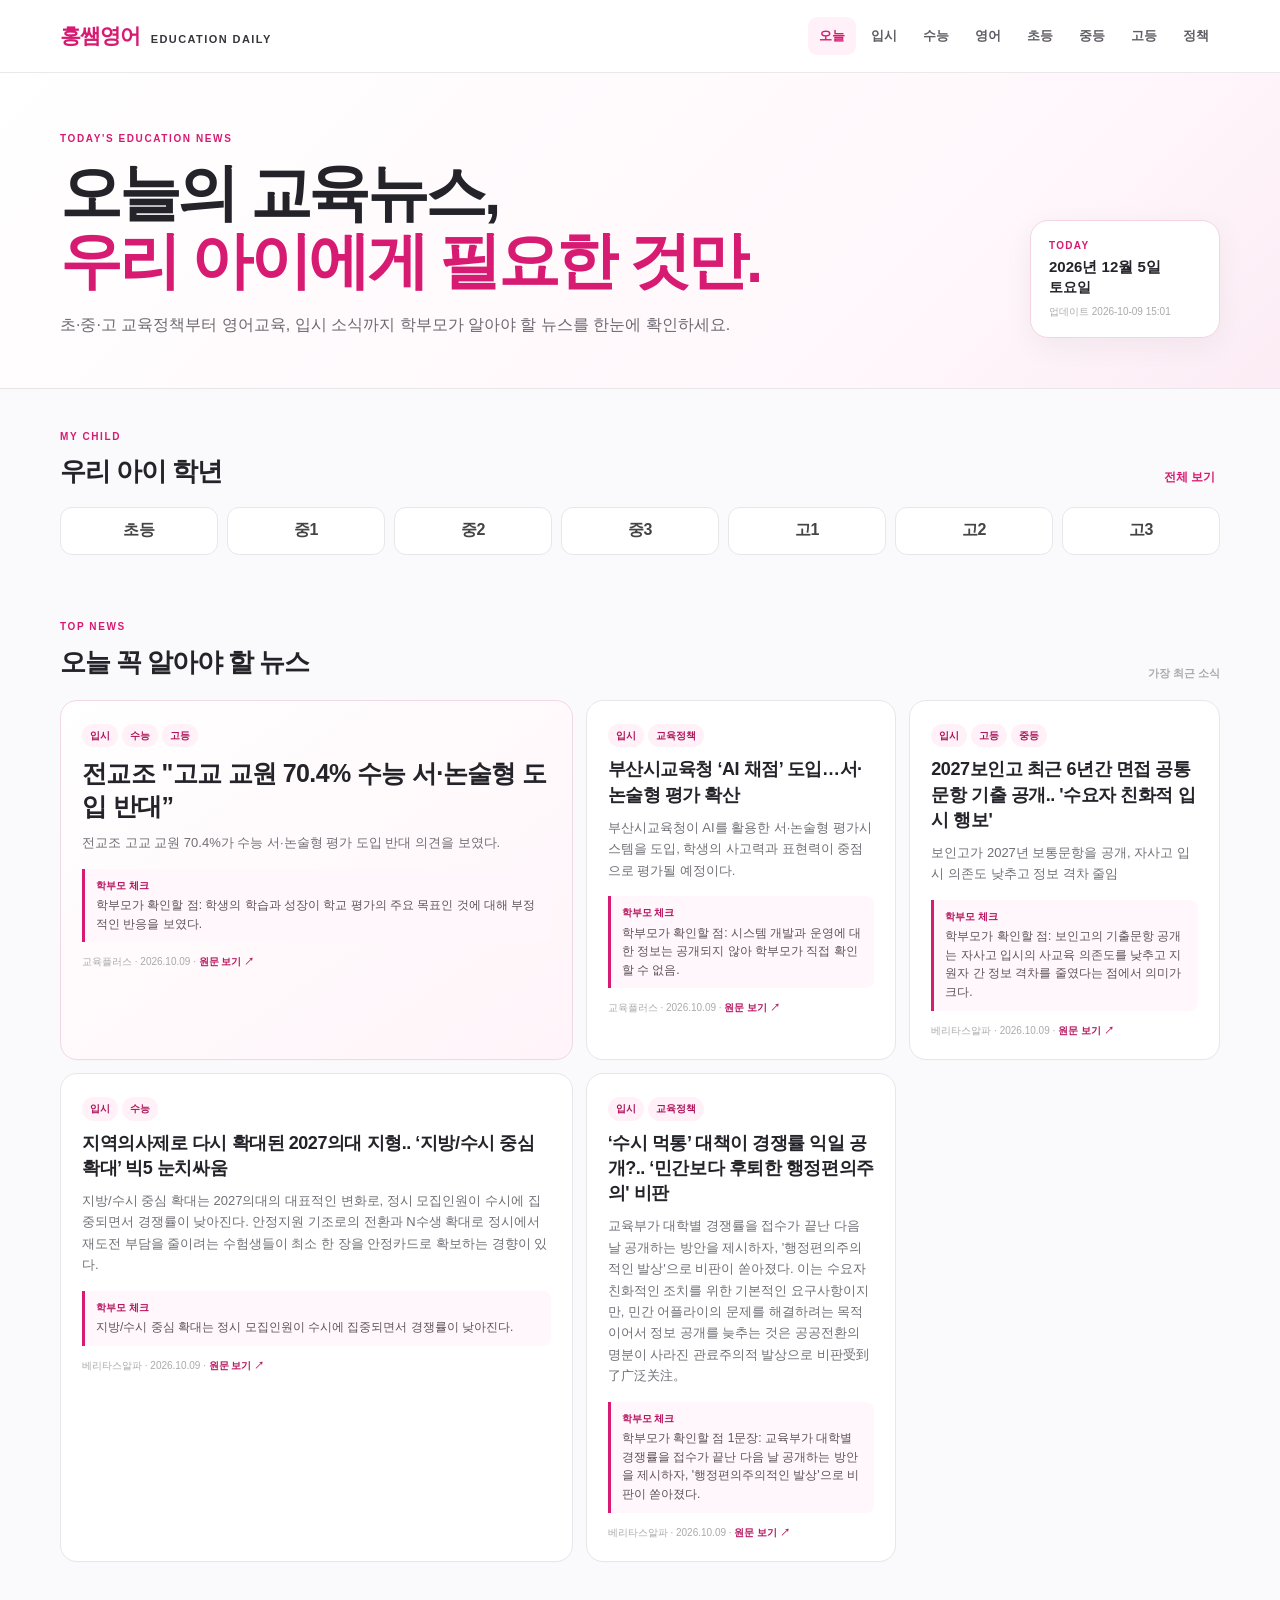
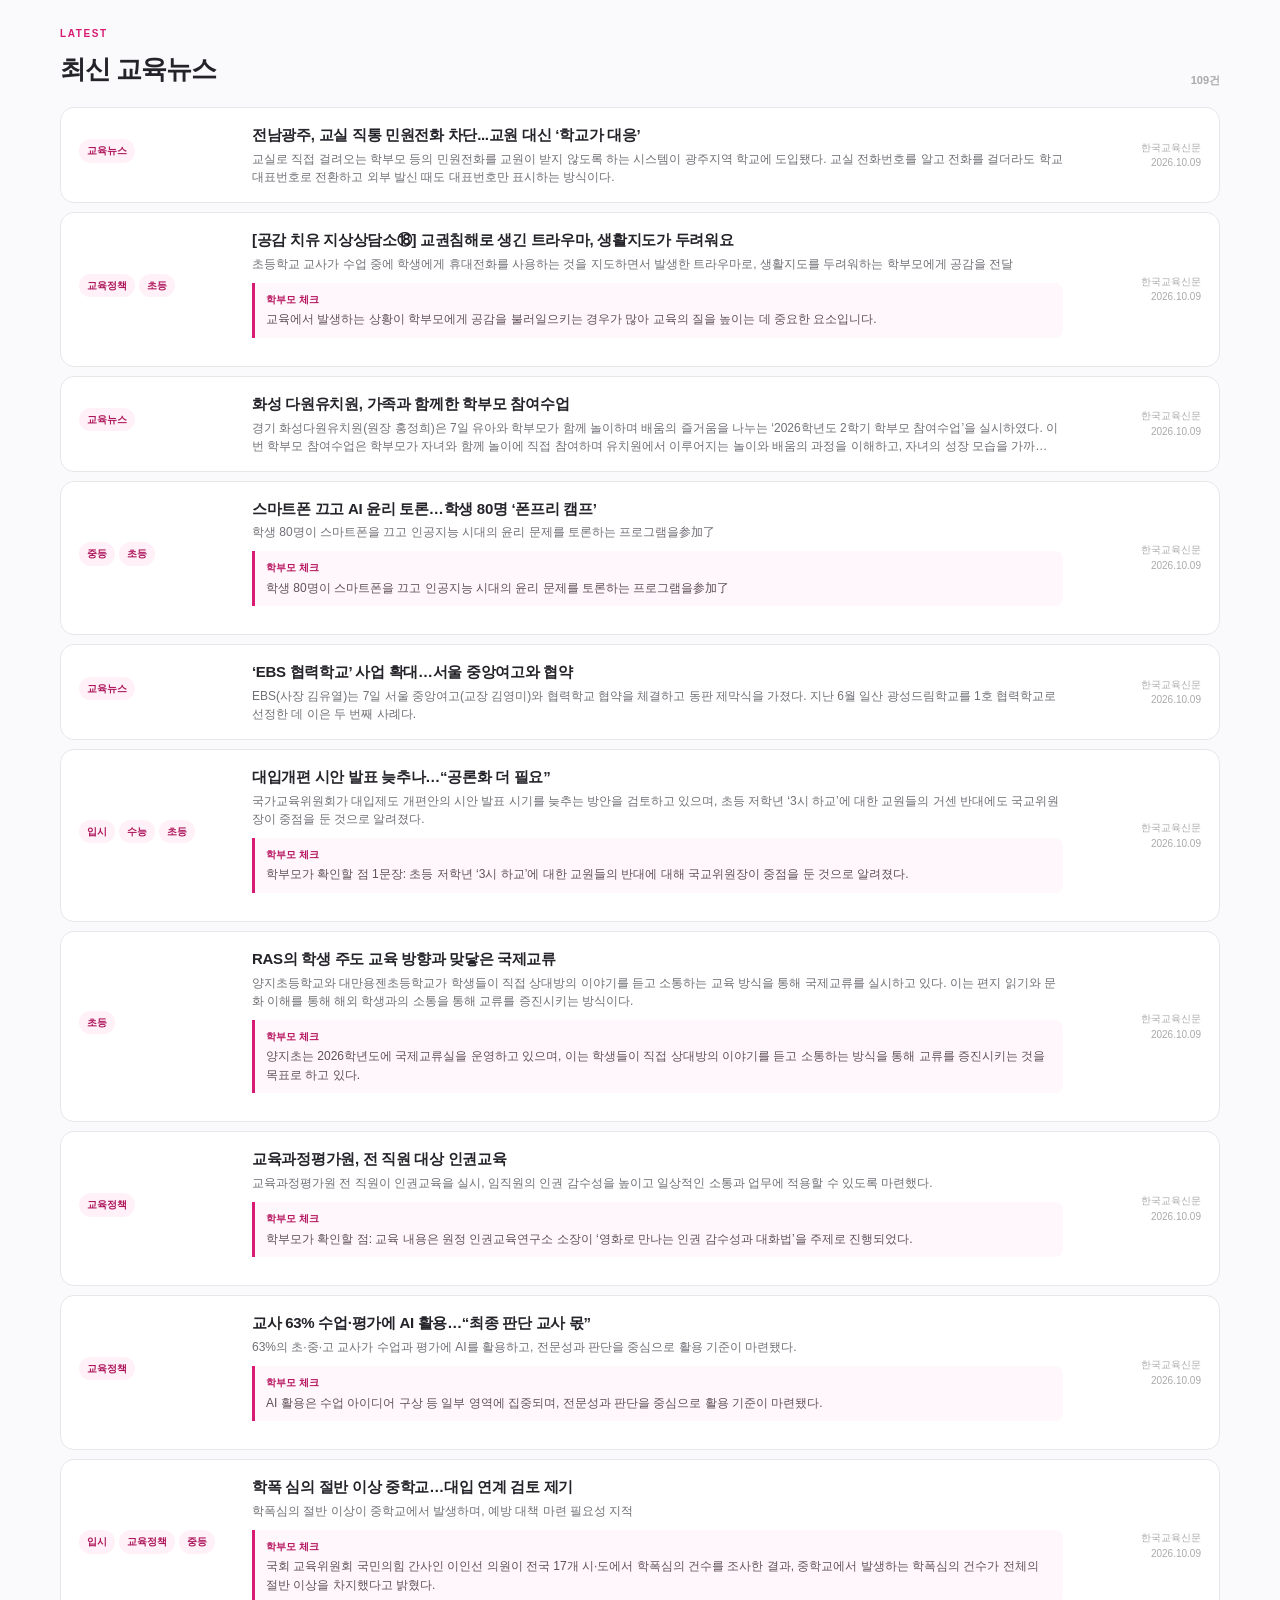
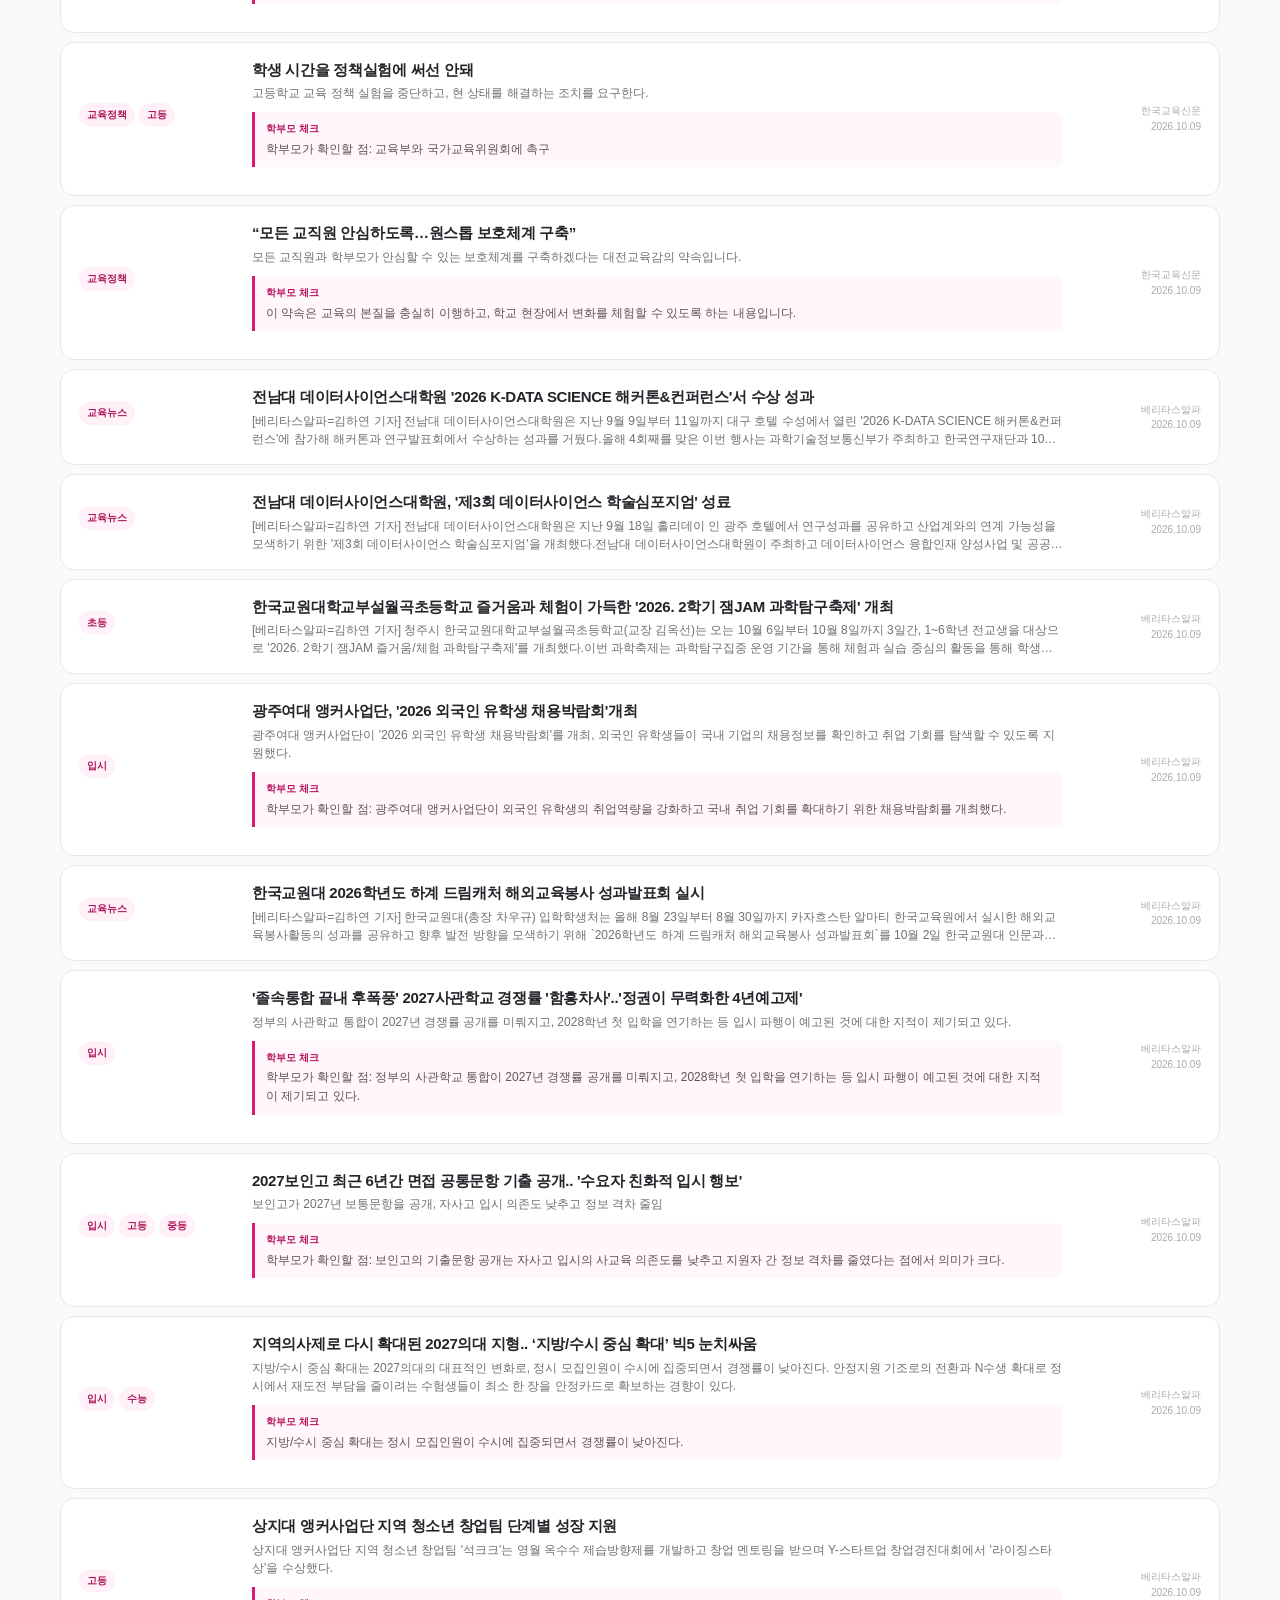
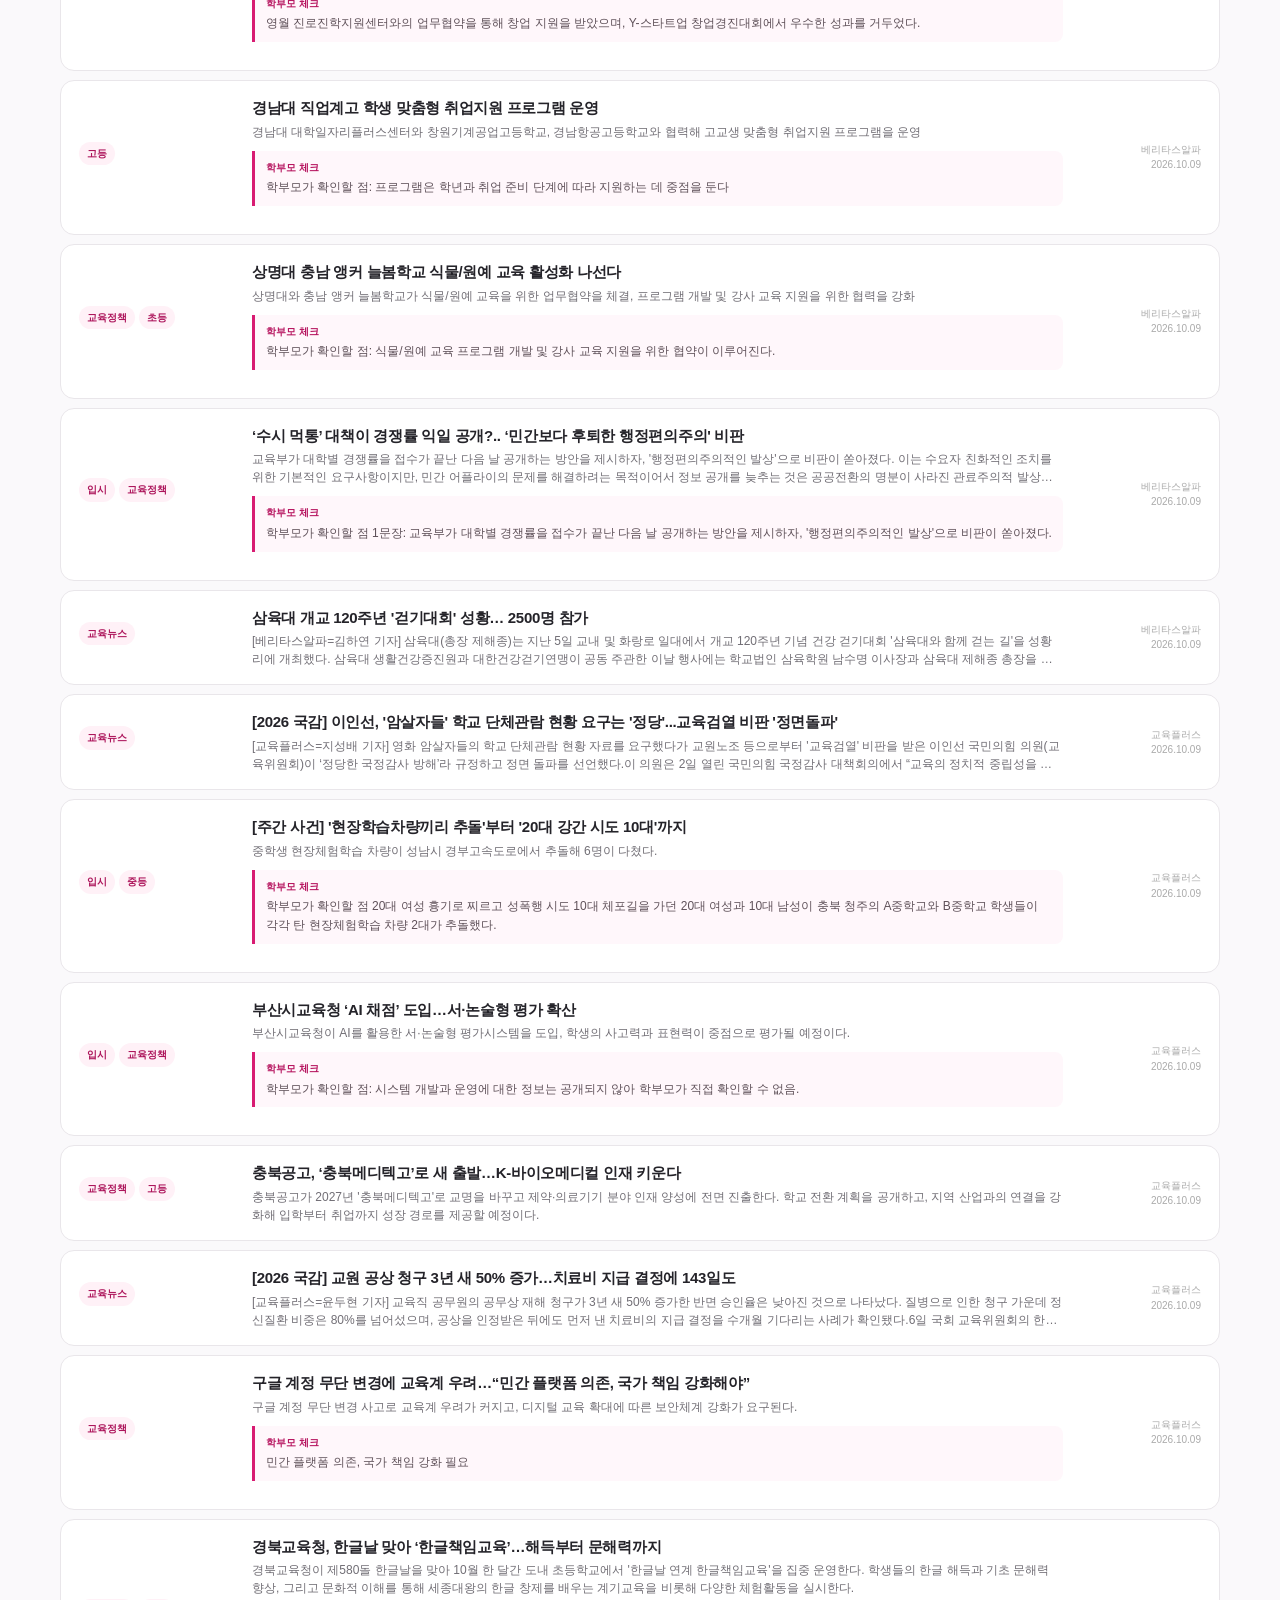
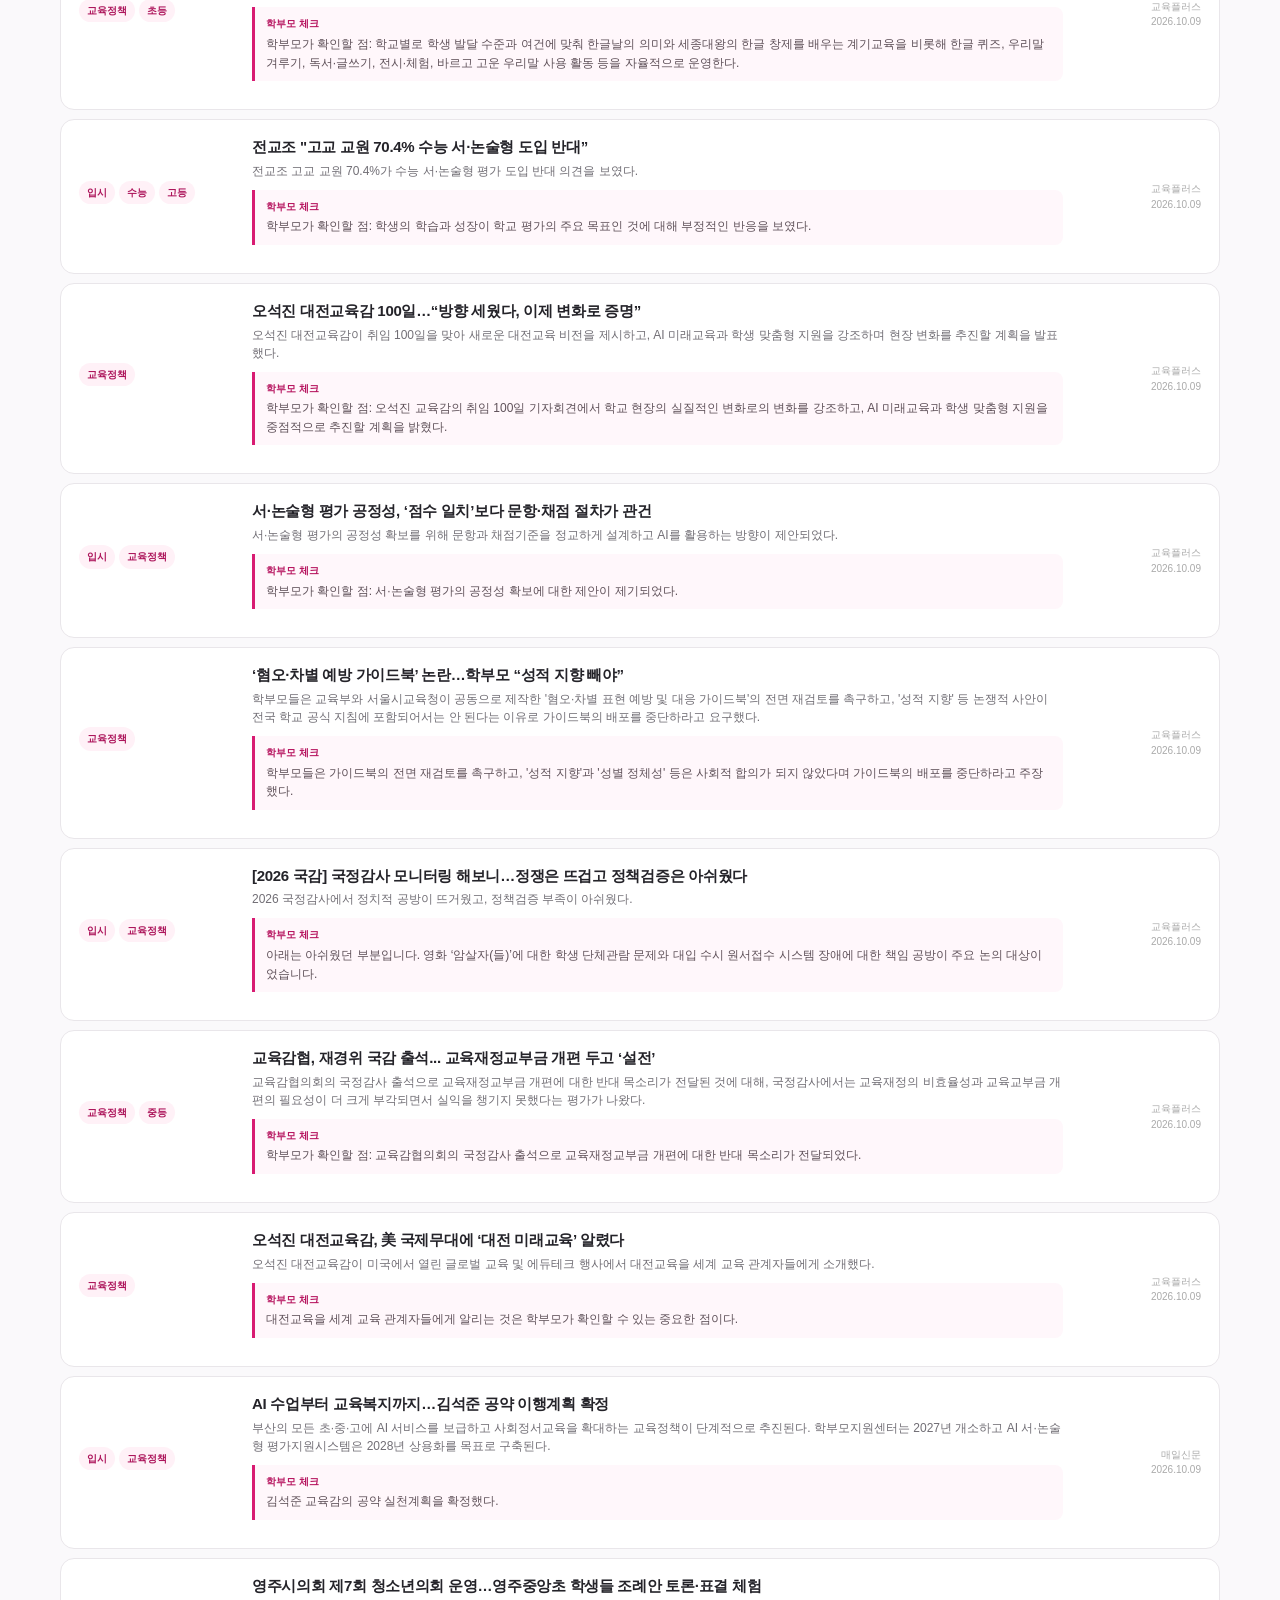
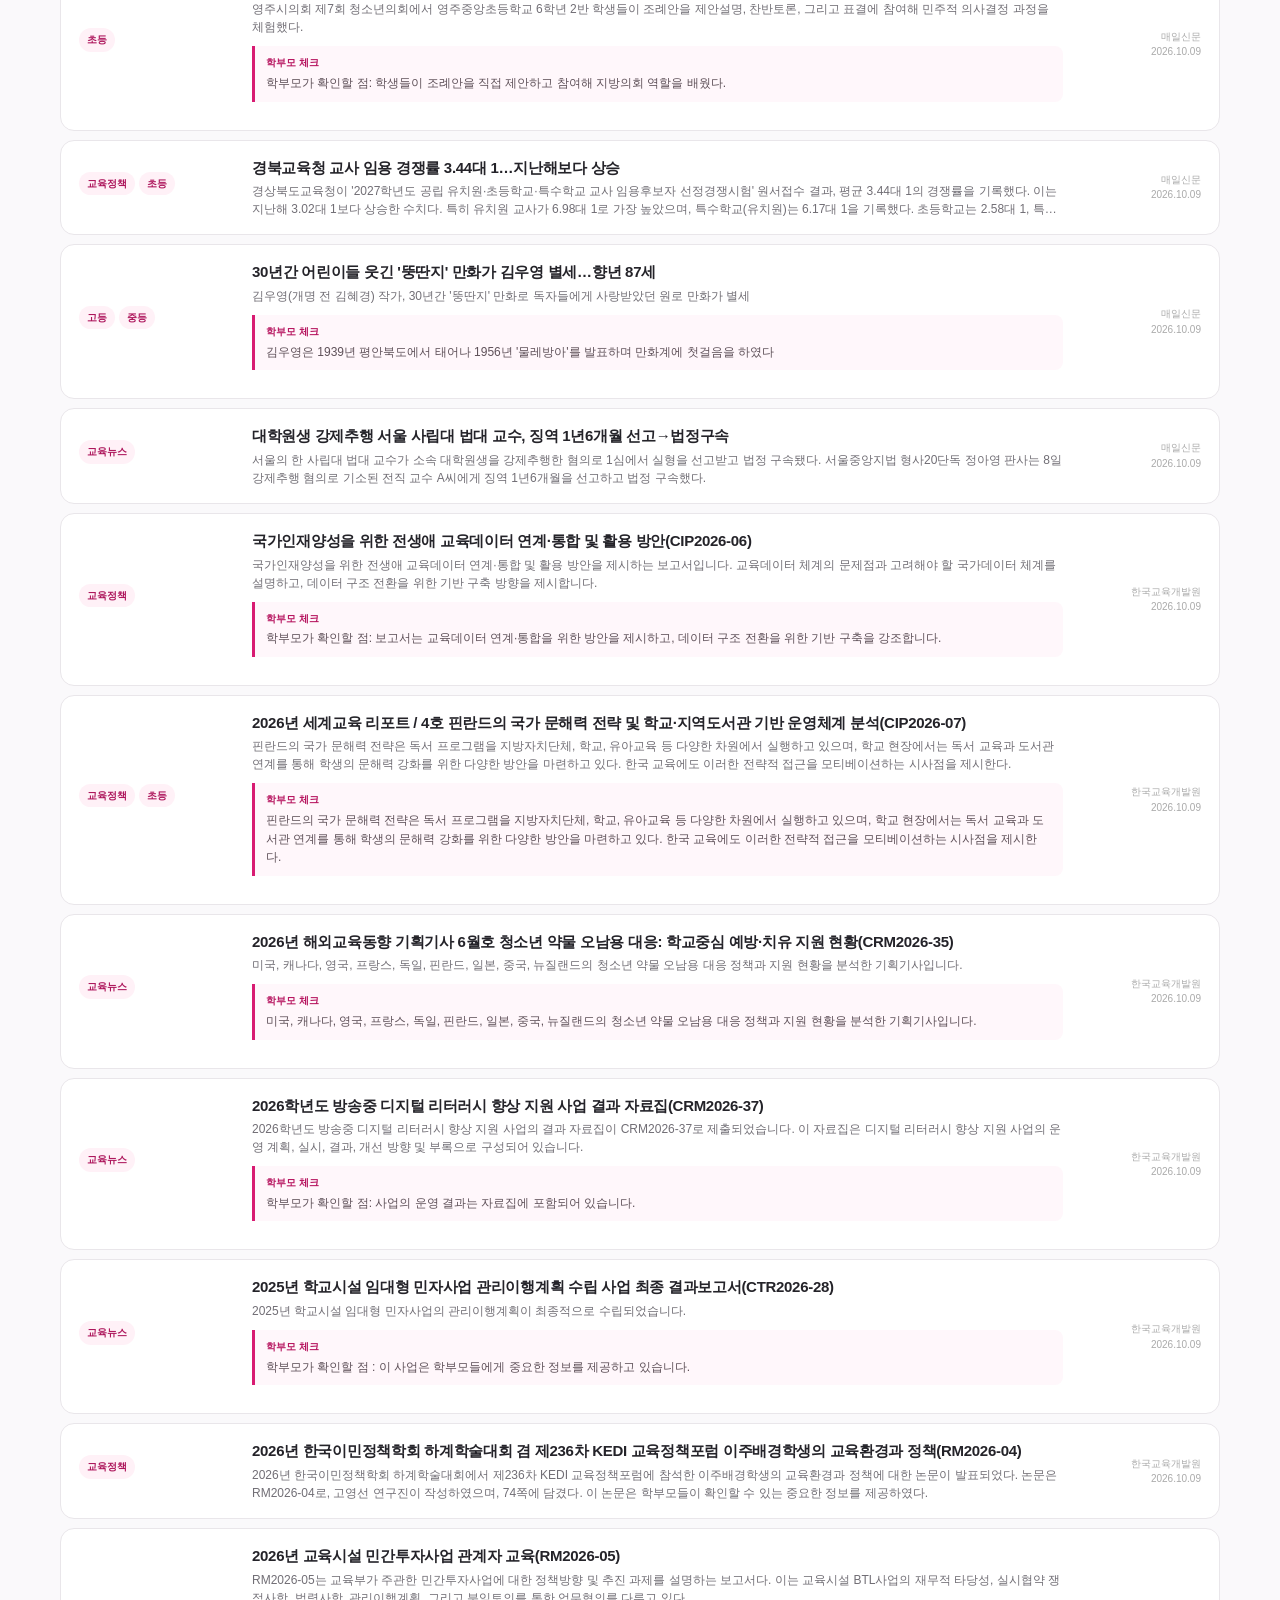
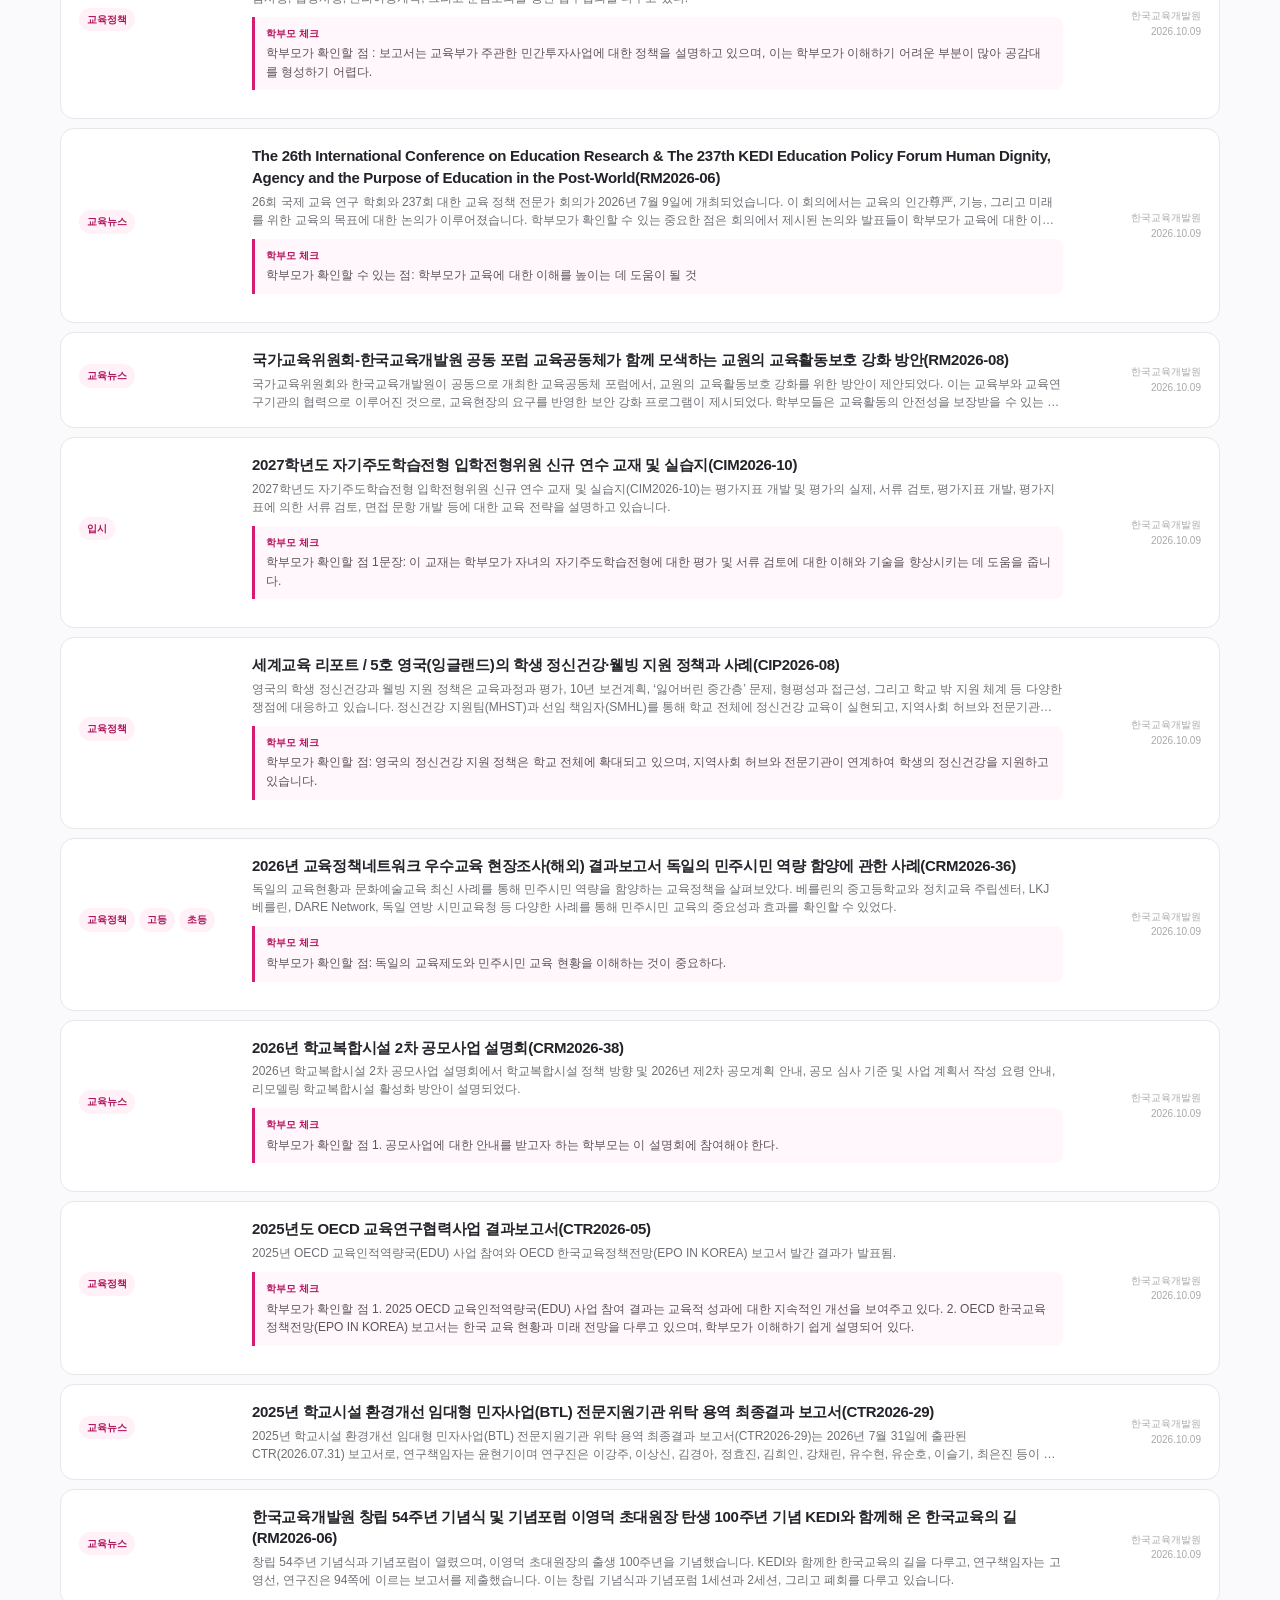
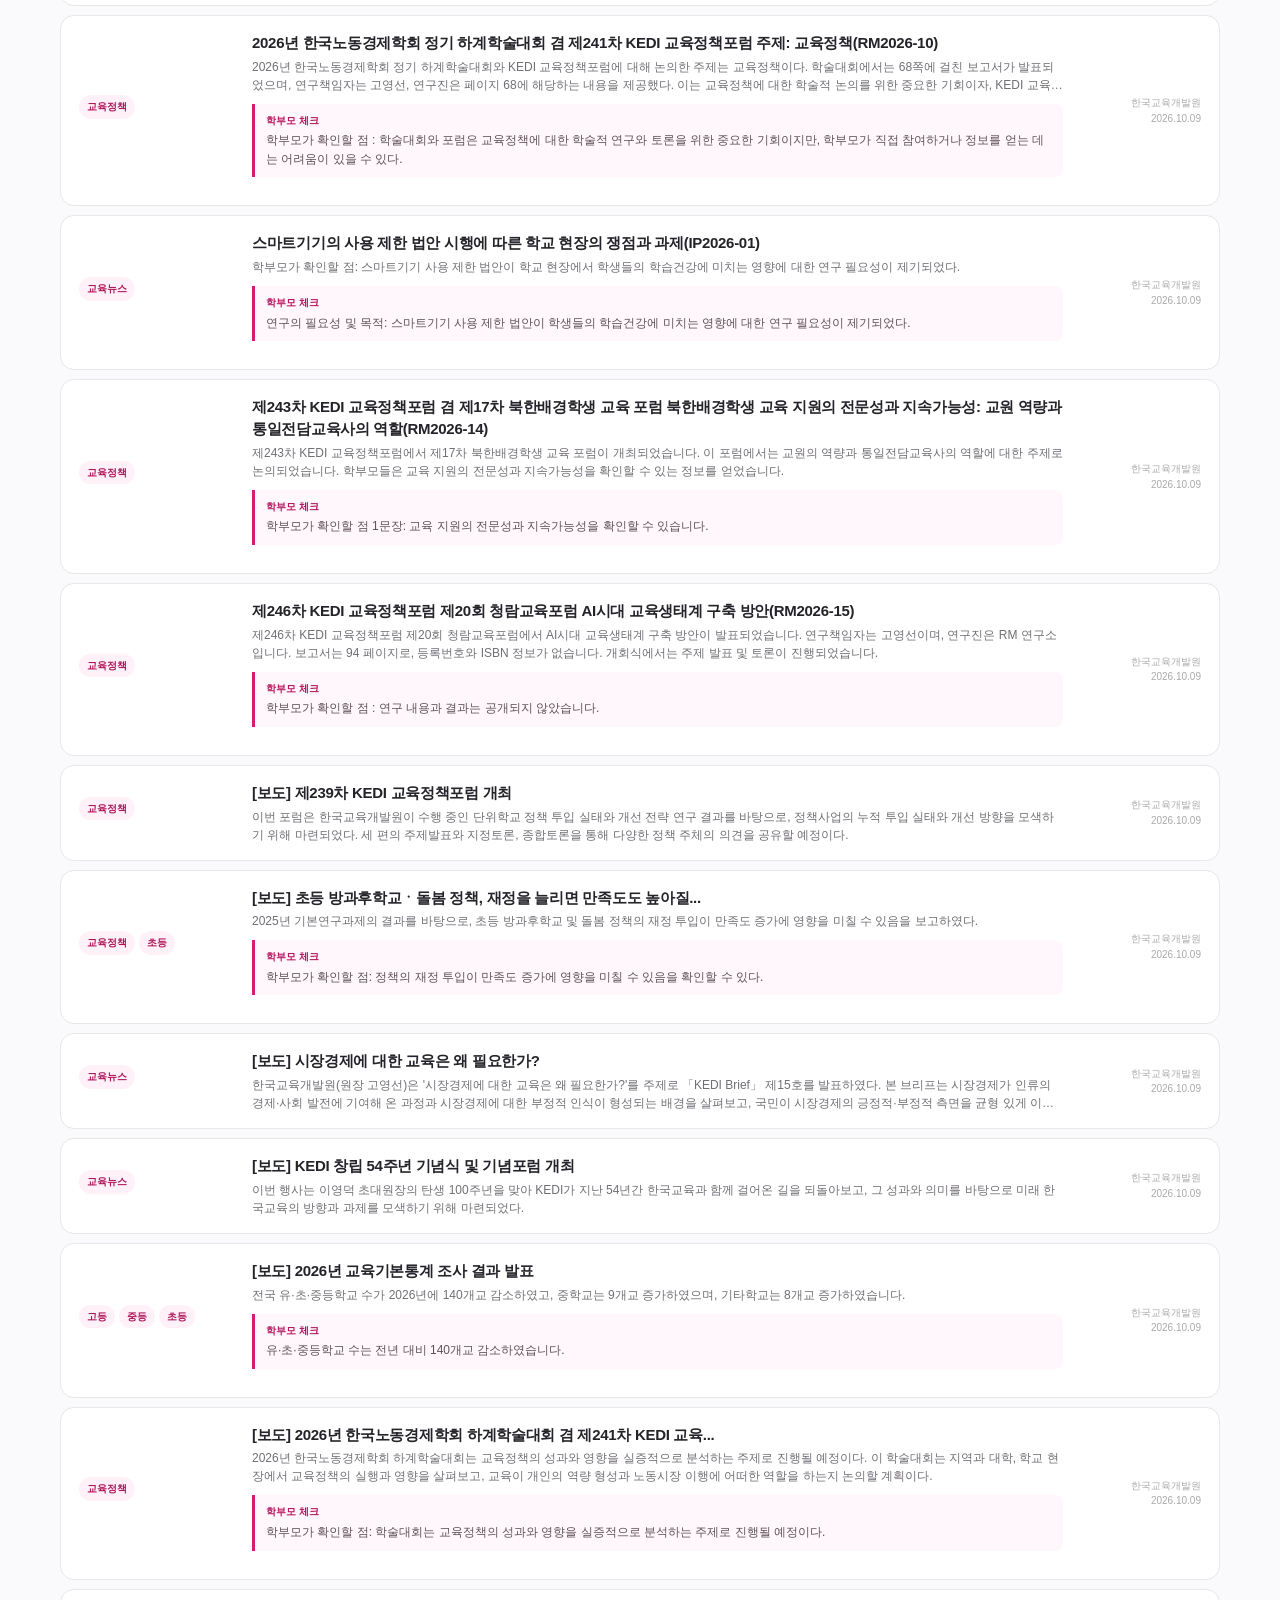
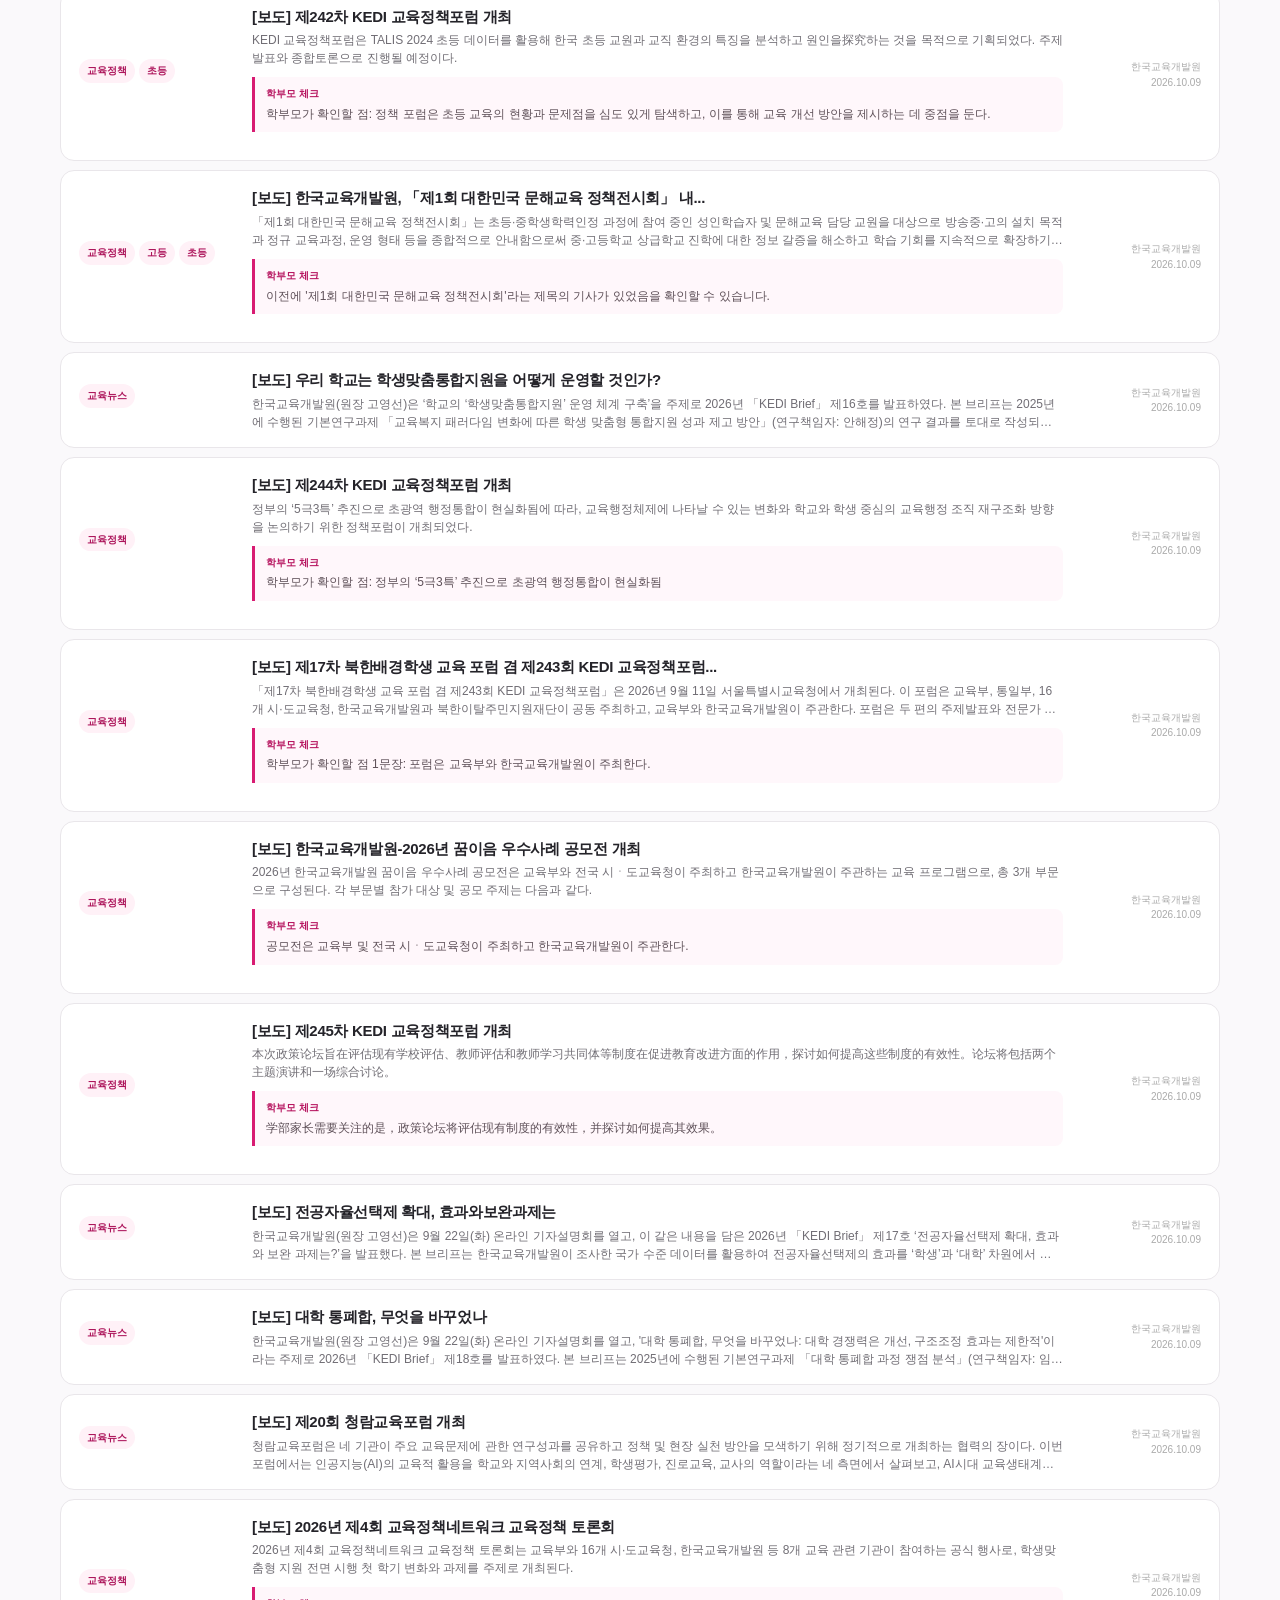
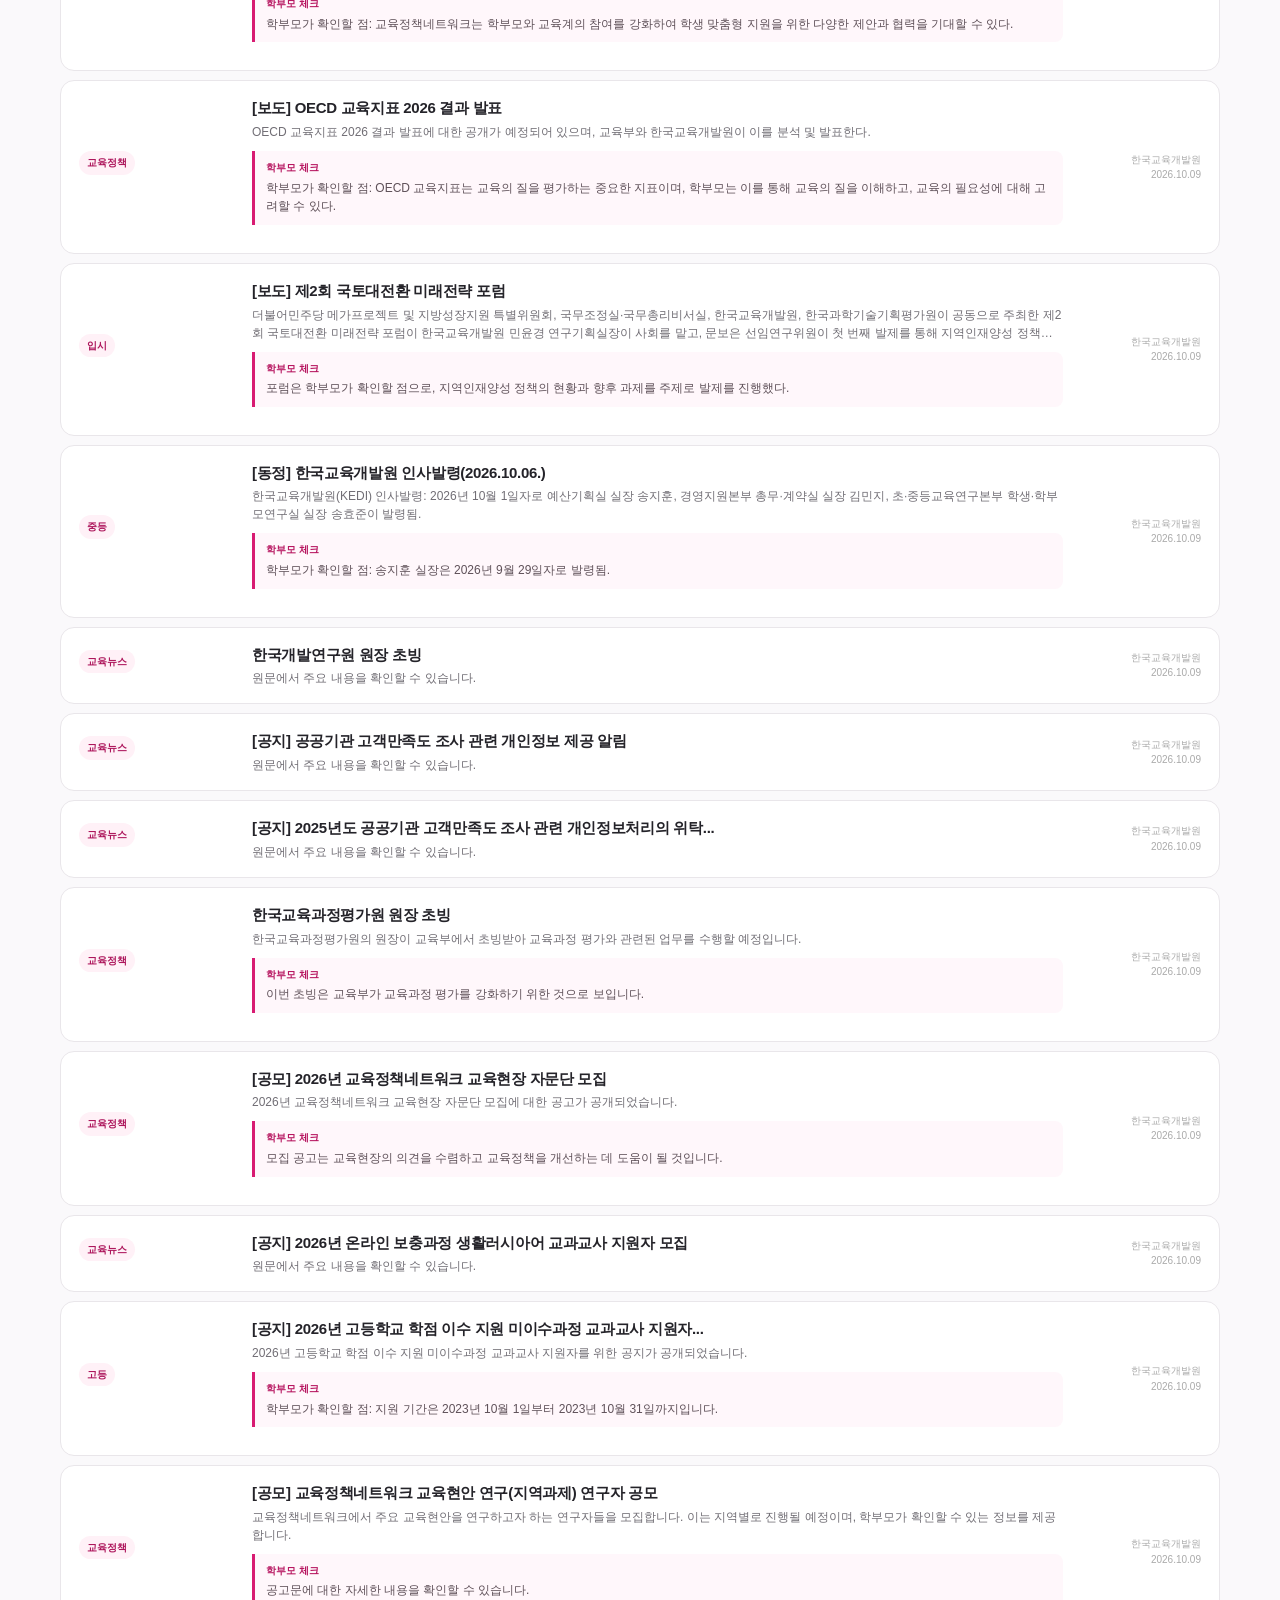
==== index.html @ b6c5ae3b "Prepare Hongssam Education Daily for publishing" ====
<!doctype html>
<html lang="ko">
<head>
<meta charset="utf-8">
<meta name="viewport" content="width=device-width, initial-scale=1, viewport-fit=cover">
<meta name="theme-color" content="#d81b72">
<meta name="description" content="초·중·고 학부모를 위한 오늘의 교육뉴스">
<title>홍쌤영어 EDUCATION DAILY</title>
<link rel="stylesheet" href="assets/style.css">
</head>
<body>
<header class="site-header">
  <div class="wrap header-inner">
    <a class="brand" href="./" aria-label="홍쌤영어 EDUCATION DAILY 홈">
      <span class="brand-main">홍쌤영어</span><span class="brand-sub">EDUCATION DAILY</span>
    </a>
    <nav class="nav" aria-label="주요 메뉴">
      <button class="nav-item active" data-category="전체">오늘</button>
      <button class="nav-item priority-nav" data-category="입시">입시</button>
      <button class="nav-item priority-nav" data-category="수능">수능</button>
      <button class="nav-item priority-nav" data-category="영어교육">영어</button>
      <button class="nav-item" data-category="초등">초등</button>
      <button class="nav-item" data-category="중등">중등</button>
      <button class="nav-item" data-category="고등">고등</button>
      <button class="nav-item" data-category="교육정책">정책</button>
    </nav>
    <button class="menu-toggle" id="menuToggle" aria-label="메뉴 열기" aria-expanded="false"><span></span><span></span><span></span></button>
  </div>
  <div class="mobile-nav" id="mobileNav" aria-hidden="true">
    <button class="nav-item active" data-category="전체">오늘</button>
    <button class="nav-item priority-nav" data-category="입시">입시</button>
    <button class="nav-item priority-nav" data-category="수능">수능</button>
    <button class="nav-item priority-nav" data-category="영어교육">영어</button>
    <button class="nav-item" data-category="초등">초등</button>
    <button class="nav-item" data-category="중등">중등</button>
    <button class="nav-item" data-category="고등">고등</button>
    <button class="nav-item" data-category="교육정책">정책</button>
  </div>
</header>

<main>
<section class="hero" id="top">
  <div class="wrap hero-inner">
    <div class="eyebrow">TODAY'S EDUCATION NEWS</div>
    <div class="hero-copy">
      <div>
        <h1>오늘의 교육뉴스,<br><strong>우리 아이에게 필요한 것만.</strong></h1>
        <p>초·중·고 교육정책부터 영어교육, 입시 소식까지 학부모가 알아야 할 뉴스를 한눈에 확인하세요.</p>
      </div>
      <div class="date-card"><span class="date-label">TODAY</span><strong id="today"></strong><strong id="weekday"></strong><span id="updated"></span></div>
    </div>
  </div>
</section>

<section class="wrap audience">
  <div class="section-head compact"><div><span class="eyebrow">MY CHILD</span><h2>우리 아이 학년</h2></div><button class="reset" id="resetFilter">전체 보기</button></div>
  <div class="grade-scroller" role="group" aria-label="학년 선택">
    <button class="grade" data-grade="초등">초등</button><button class="grade" data-grade="중1">중1</button><button class="grade" data-grade="중2">중2</button><button class="grade" data-grade="중3">중3</button><button class="grade" data-grade="고1">고1</button><button class="grade" data-grade="고2">고2</button><button class="grade" data-grade="고3">고3</button>
  </div>
</section>

<section class="wrap section" id="topNewsSection">
  <div class="section-head"><div><span class="eyebrow">TOP NEWS</span><h2>오늘 꼭 알아야 할 뉴스</h2></div><span class="section-note">가장 최근 소식</span></div>
  <div id="topGrid" class="top-grid"></div>
</section>

<section class="wrap section" id="news">
  <div class="section-head"><div><span class="eyebrow">LATEST</span><h2 id="listTitle">최신 교육뉴스</h2></div><span id="count" class="count"></span></div>
  <div id="newsList" class="news-list"></div>
  <div id="empty" class="empty" hidden>선택한 조건에 맞는 뉴스가 없습니다.</div>
</section>
</main>

<footer><div class="wrap footer-inner"><div><strong>홍쌤영어 EDUCATION DAILY</strong><br><span>초·중·고 학부모를 위한 교육정보</span></div><span>기사 전문을 복제하지 않고 제목·출처·원문 링크 중심으로 제공합니다.</span></div></footer>
<script src="assets/app.js"></script>
</body>
</html>
---- assets/style.css ----
:root{--pink:#d81b72;--pink-dark:#b8125d;--pink-soft:#fff1f7;--pink-line:#f4d4e3;--ink:#242329;--muted:#77747b;--line:#e9e6ea;--bg:#faf9fb;--white:#fff;--shadow:0 8px 30px rgba(31,22,28,.055)}
*{box-sizing:border-box}html{scroll-behavior:smooth}body{margin:0;color:var(--ink);font-family:Arial,"Noto Sans KR","Apple SD Gothic Neo",sans-serif;background:var(--bg);line-height:1.55;-webkit-font-smoothing:antialiased}button{font:inherit}a{text-decoration:none;color:inherit}.wrap{width:min(1160px,calc(100% - 40px));margin-inline:auto}
.site-header{position:sticky;top:0;z-index:50;background:rgba(255,255,255,.94);backdrop-filter:blur(16px);-webkit-backdrop-filter:blur(16px);border-bottom:1px solid rgba(233,230,234,.9)}.header-inner{height:72px;display:flex;align-items:center;justify-content:space-between;gap:28px}.brand{display:flex;align-items:baseline;gap:10px;white-space:nowrap}.brand-main{font-size:21px;font-weight:900;color:var(--pink);letter-spacing:-.04em}.brand-sub{font-size:11px;font-weight:900;letter-spacing:.13em;color:#37343a}.nav{display:flex;align-items:center;gap:4px}.nav-item{border:0;background:transparent;color:#5f5c63;font-size:13px;font-weight:800;padding:9px 11px;border-radius:9px;cursor:pointer;white-space:nowrap}.nav-item:hover,.nav-item.active{color:var(--pink);background:var(--pink-soft)}.menu-toggle{display:none;border:0;background:transparent;width:42px;height:42px;padding:9px;border-radius:10px;cursor:pointer}.menu-toggle span{display:block;height:2px;background:#333;margin:5px 0;border-radius:3px}.mobile-nav{display:none}
.hero{background:linear-gradient(135deg,#fff 0%,#fff7fb 72%,#fcecf5 100%);border-bottom:1px solid var(--line)}.hero-inner{padding:58px 0 50px}.eyebrow{font-size:10px;font-weight:900;letter-spacing:.16em;color:var(--pink)}.hero-copy{display:flex;align-items:flex-end;justify-content:space-between;gap:40px}h1{font-size:clamp(36px,5vw,62px);line-height:1.1;letter-spacing:-.055em;margin:12px 0 18px}h1 strong{color:var(--pink)}.hero p{max-width:680px;color:#6c6970;font-size:16px;margin:0}.date-card{flex:0 0 190px;background:#fff;border:1px solid var(--pink-line);border-radius:18px;padding:17px 18px;box-shadow:var(--shadow)}.date-card>*{display:block}.date-label{font-size:10px;font-weight:900;color:var(--pink);letter-spacing:.13em}.date-card strong{font-size:15px;line-height:1.35;margin-top:4px}.date-card #weekday{font-size:14px;margin-top:1px}.date-card span:last-child{font-size:10px;color:#aaa;margin-top:7px}
.audience{padding-top:34px}.section{padding-top:58px}.section-head{display:flex;align-items:flex-end;justify-content:space-between;gap:20px;margin-bottom:18px}.section-head.compact{margin-bottom:15px}.section-head h2{margin:4px 0 0;font-size:26px;letter-spacing:-.04em}.section-note,.count{font-size:11px;color:#aaa;font-weight:700}.reset{border:0;background:transparent;color:var(--pink);font-size:12px;font-weight:900;cursor:pointer;padding:5px}.grade-scroller{display:grid;grid-template-columns:repeat(7,1fr);gap:9px}.grade{min-height:48px;background:#fff;border:1px solid var(--line);border-radius:12px;color:#444;font-weight:900;cursor:pointer;transition:.18s ease}.grade:hover,.grade.active{background:var(--pink);border-color:var(--pink);color:#fff;box-shadow:0 5px 14px rgba(216,27,114,.16)}
.top-grid{display:grid;grid-template-columns:1.65fr 1fr 1fr;gap:13px}.news-card{background:#fff;border:1px solid var(--line);border-radius:17px;padding:21px;min-width:0;box-shadow:0 1px 0 rgba(0,0,0,.01);transition:transform .18s ease,box-shadow .18s ease}.news-card:hover,.list-card:hover{transform:translateY(-2px);box-shadow:var(--shadow)}.news-card.featured{min-height:240px;background:linear-gradient(145deg,#fff,#fff4f9);border-color:#f0d8e4}.news-card h3{font-size:18px;line-height:1.4;letter-spacing:-.025em;margin:0 0 9px}.featured h3{font-size:25px;line-height:1.32}.summary{color:#716e75;font-size:13px;line-height:1.65;margin:0 0 15px}.meta,.source{font-size:10px;color:#aaa}.tag{display:inline-flex;align-items:center;border-radius:99px;background:var(--pink-soft);color:#ad155b;font-size:10px;font-weight:900;padding:4px 8px;margin:0 4px 10px 0}.news-list{display:grid;gap:9px}.list-card{display:grid;grid-template-columns:155px minmax(0,1fr) 120px;align-items:center;gap:18px;background:#fff;border:1px solid var(--line);border-radius:14px;padding:16px 18px;transition:transform .18s ease,box-shadow .18s ease}.list-card h3{font-size:15px;line-height:1.45;letter-spacing:-.02em;margin:0 0 4px}.list-card .summary{font-size:12px;line-height:1.5;margin:0;display:-webkit-box;-webkit-line-clamp:2;-webkit-box-orient:vertical;overflow:hidden}.source{text-align:right;line-height:1.55}.empty{padding:50px;text-align:center;color:#999;background:#fff;border:1px dashed #ddd;border-radius:14px}footer{margin-top:76px;border-top:1px solid var(--line);background:#fff}.footer-inner{padding:27px 0;display:flex;justify-content:space-between;gap:30px;color:#929096;font-size:10px}.footer-inner strong{color:#38353a;font-size:11px}
@media(max-width:900px){.wrap{width:min(100% - 32px,700px)}.header-inner{height:64px}.nav{display:none}.menu-toggle{display:block}.mobile-nav{display:none;border-top:1px solid var(--line);background:#fff;padding:8px 16px 12px;overflow-x:auto;white-space:nowrap}.mobile-nav.open{display:flex;gap:3px}.mobile-nav .nav-item{flex:0 0 auto}.hero-inner{padding:46px 0 40px}.hero-copy{align-items:flex-start;flex-direction:column;gap:25px}.date-card{width:100%;display:grid;grid-template-columns:auto 1fr auto;align-items:center;gap:10px;padding:12px 14px}.date-card strong{margin:0}.date-card span:last-child{margin:0;text-align:right}.grade-scroller{display:flex;overflow-x:auto;gap:8px;padding:2px 2px 8px;scrollbar-width:none}.grade-scroller::-webkit-scrollbar{display:none}.grade{flex:0 0 78px}.top-grid{grid-template-columns:1fr}.news-card.featured{min-height:auto}.list-card{grid-template-columns:1fr;gap:8px}.source{text-align:left}.footer-inner{display:block}.footer-inner>span{display:block;margin-top:12px}}
@media(max-width:520px){.wrap{width:calc(100% - 24px)}.brand{gap:7px}.brand-main{font-size:18px}.brand-sub{font-size:9px;letter-spacing:.1em}.hero-inner{padding:37px 0 32px}.eyebrow{font-size:9px}.hero h1{font-size:35px;margin:10px 0 14px}.hero p{font-size:14px;line-height:1.65}.date-card{grid-template-columns:1fr auto;gap:3px 10px}.date-label{grid-column:1/-1}.date-card span:last-child{grid-column:1/-1;text-align:left}.section{padding-top:45px}.audience{padding-top:27px}.section-head h2{font-size:22px}.section-note{display:none}.reset{font-size:11px}.grade{min-height:45px;flex-basis:70px;font-size:13px}.news-card{padding:17px;border-radius:15px}.news-card h3{font-size:17px}.featured h3{font-size:21px}.summary{font-size:12px}.list-card{padding:15px;border-radius:13px}.list-card h3{font-size:14px}.list-card .summary{font-size:11px}.tag{font-size:9px;padding:4px 7px}.top-grid{gap:9px}.news-list{gap:8px}footer{margin-top:55px}.footer-inner{padding:22px 0}}
@media(min-width:901px){.mobile-nav{display:none!important}}

/* Step 6: 학부모 핵심 주제 우선 */
.nav-item.priority-nav{font-weight:800;}

/* AI 요약 및 학부모 체크 */
.parent-note{margin:10px 0 12px;padding:9px 11px;border-left:3px solid var(--pink);background:#fff7fb;border-radius:0 8px 8px 0;color:#5f5159;font-size:12px;line-height:1.55}
.parent-note strong{display:block;color:#b71660;font-size:10px;margin-bottom:3px}
.meta a{color:#b71660;text-decoration:none;font-weight:700}
.meta a:hover{text-decoration:underline}
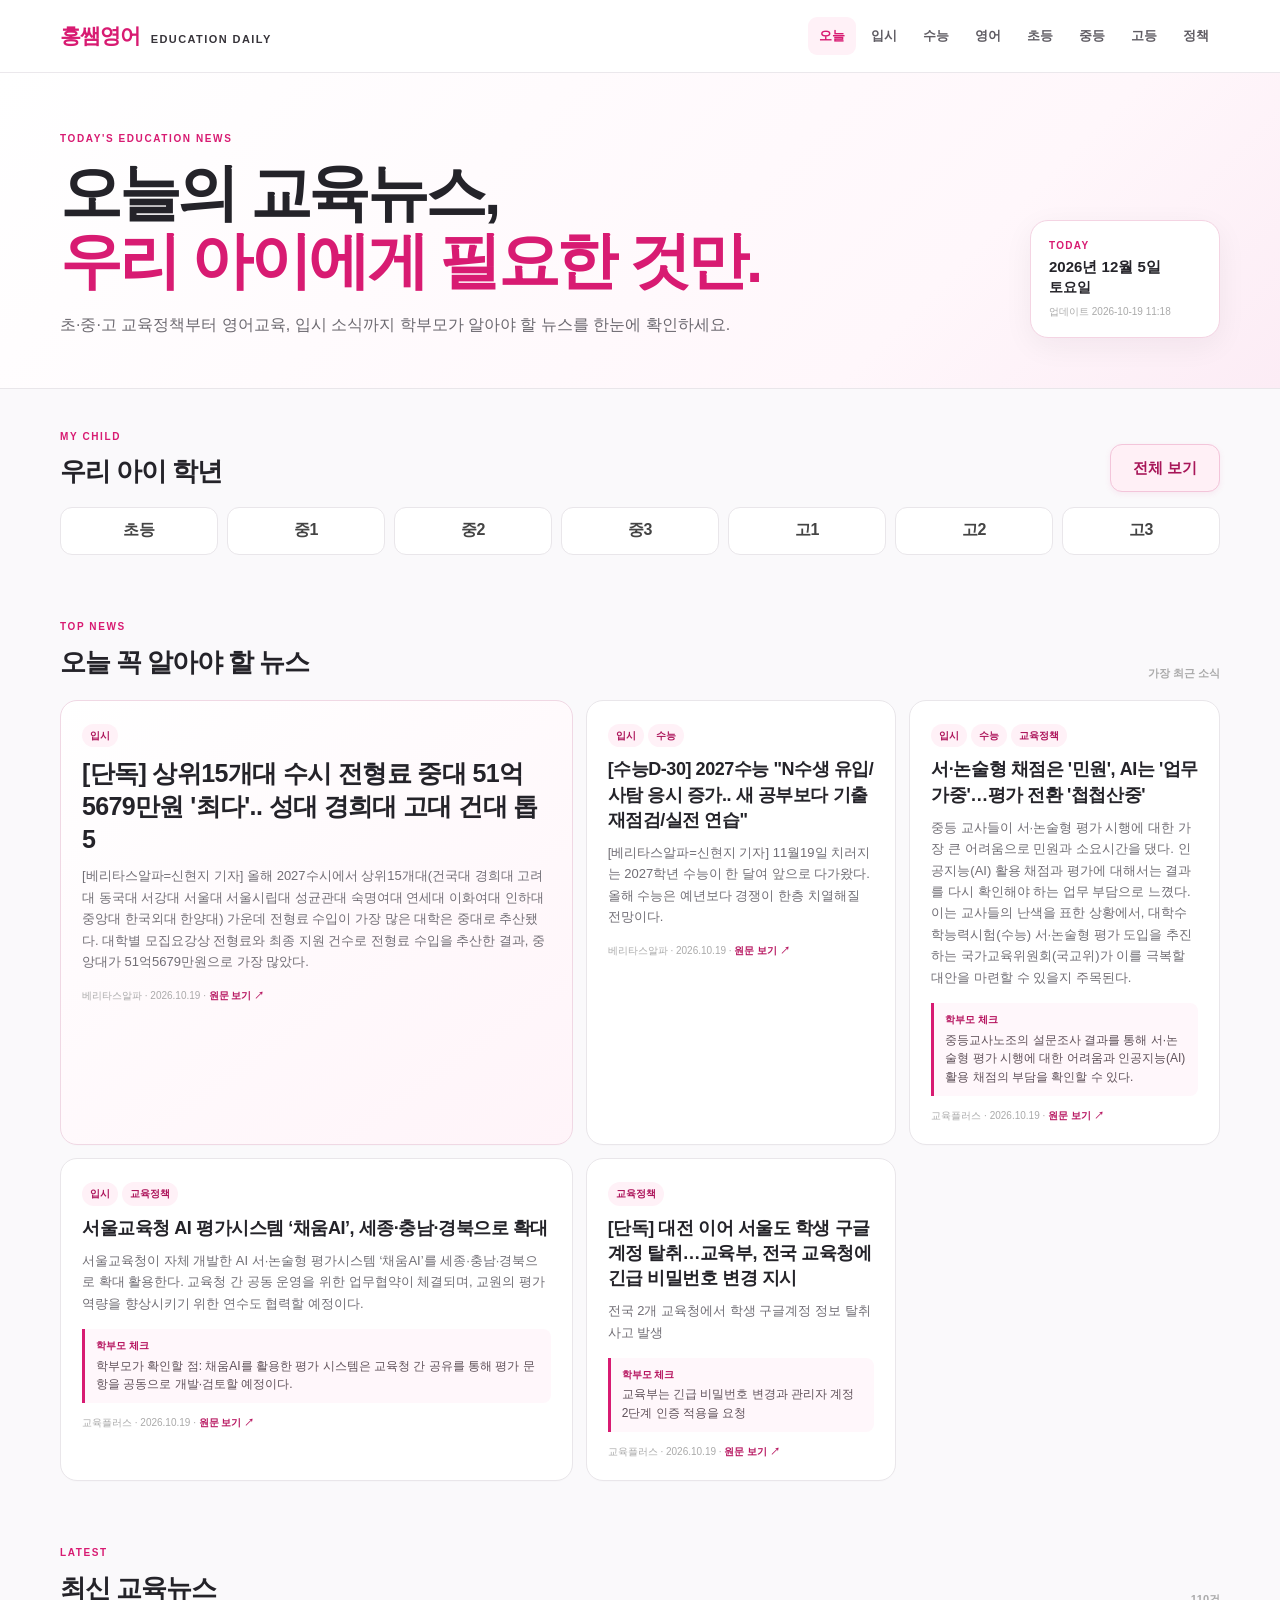
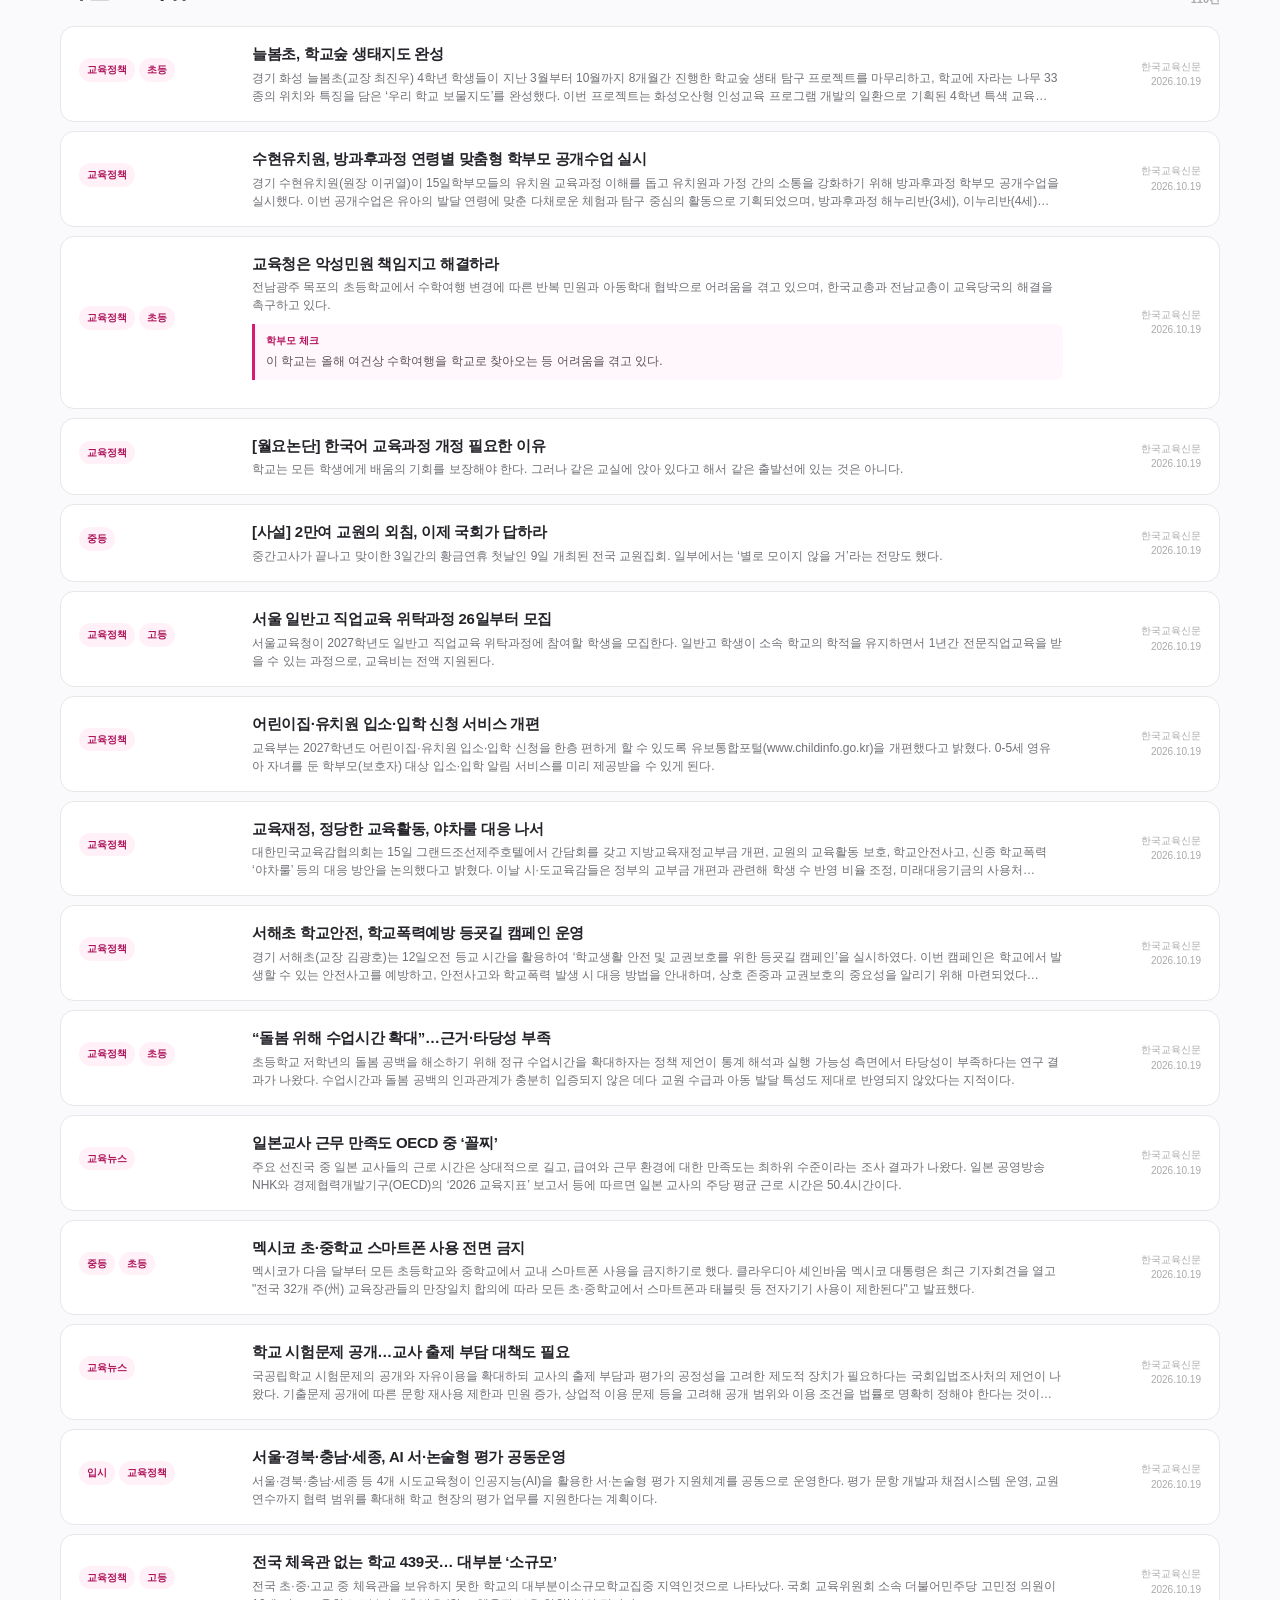
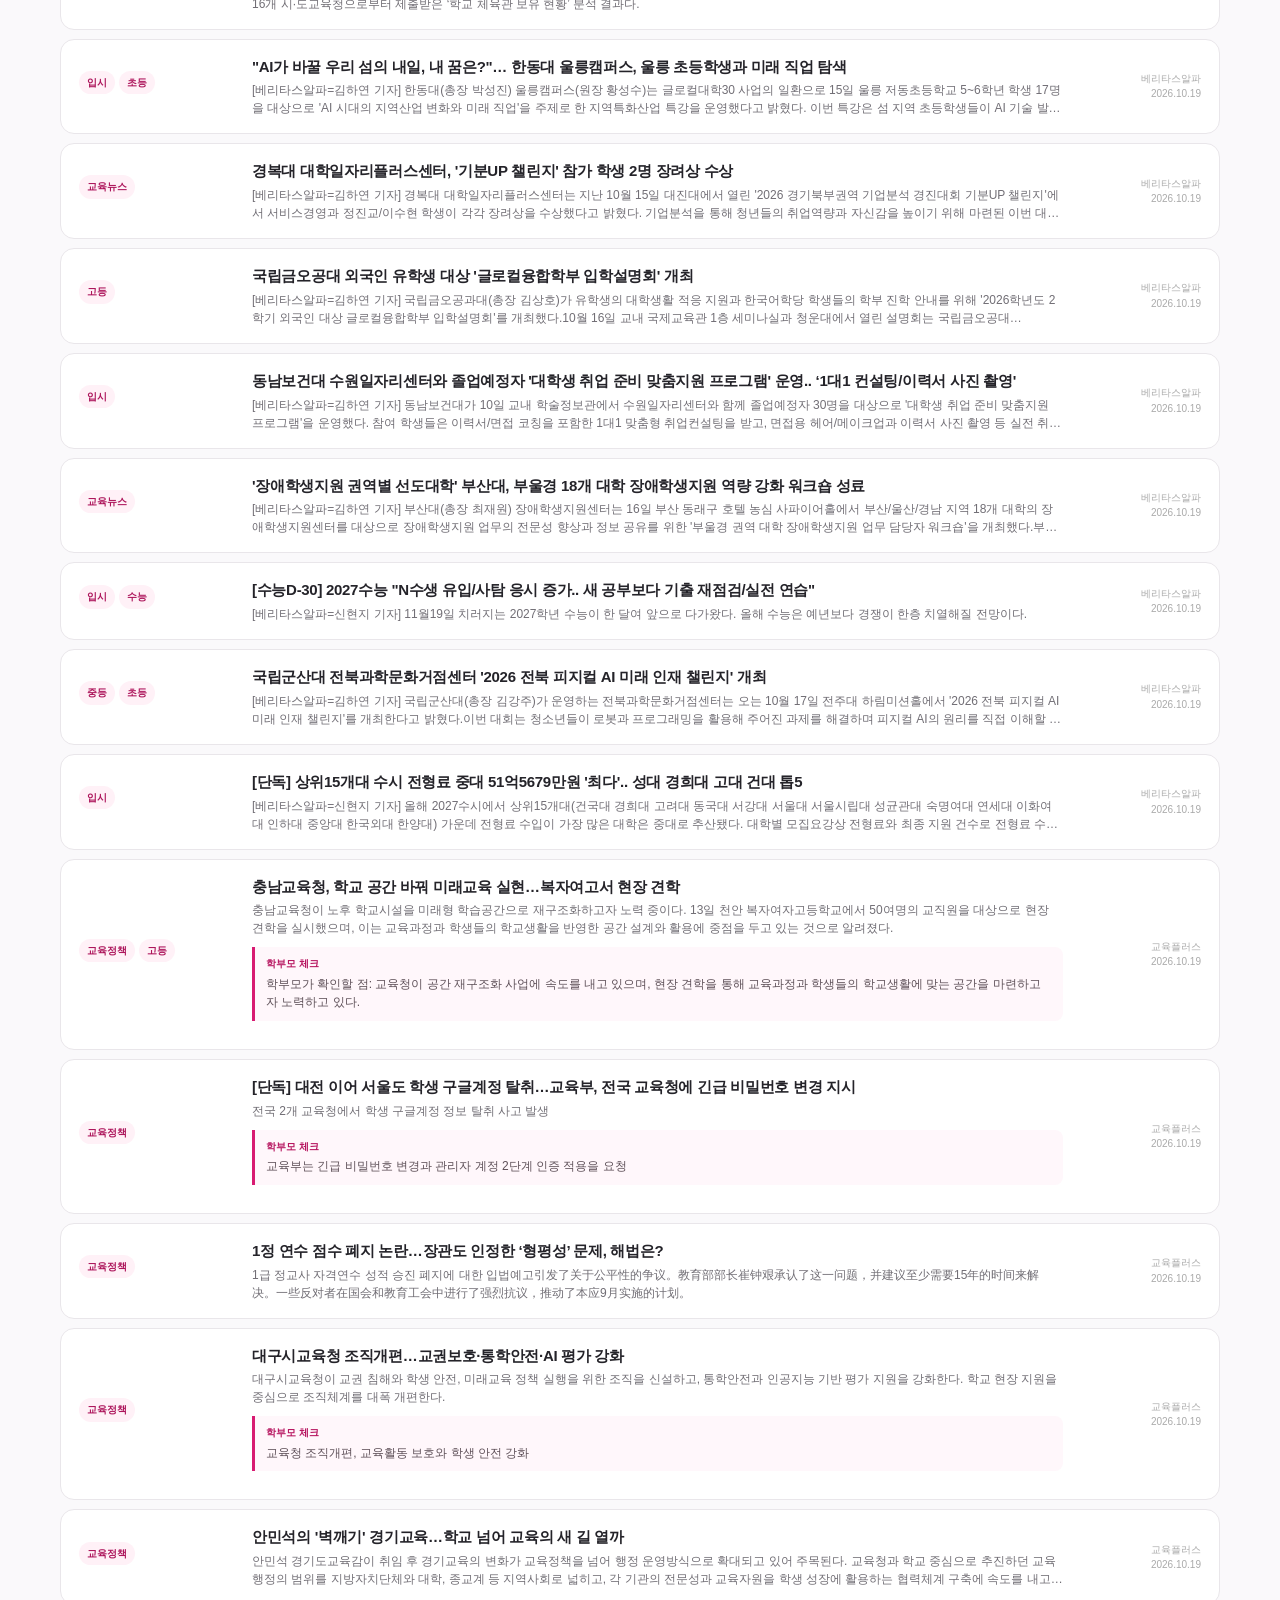
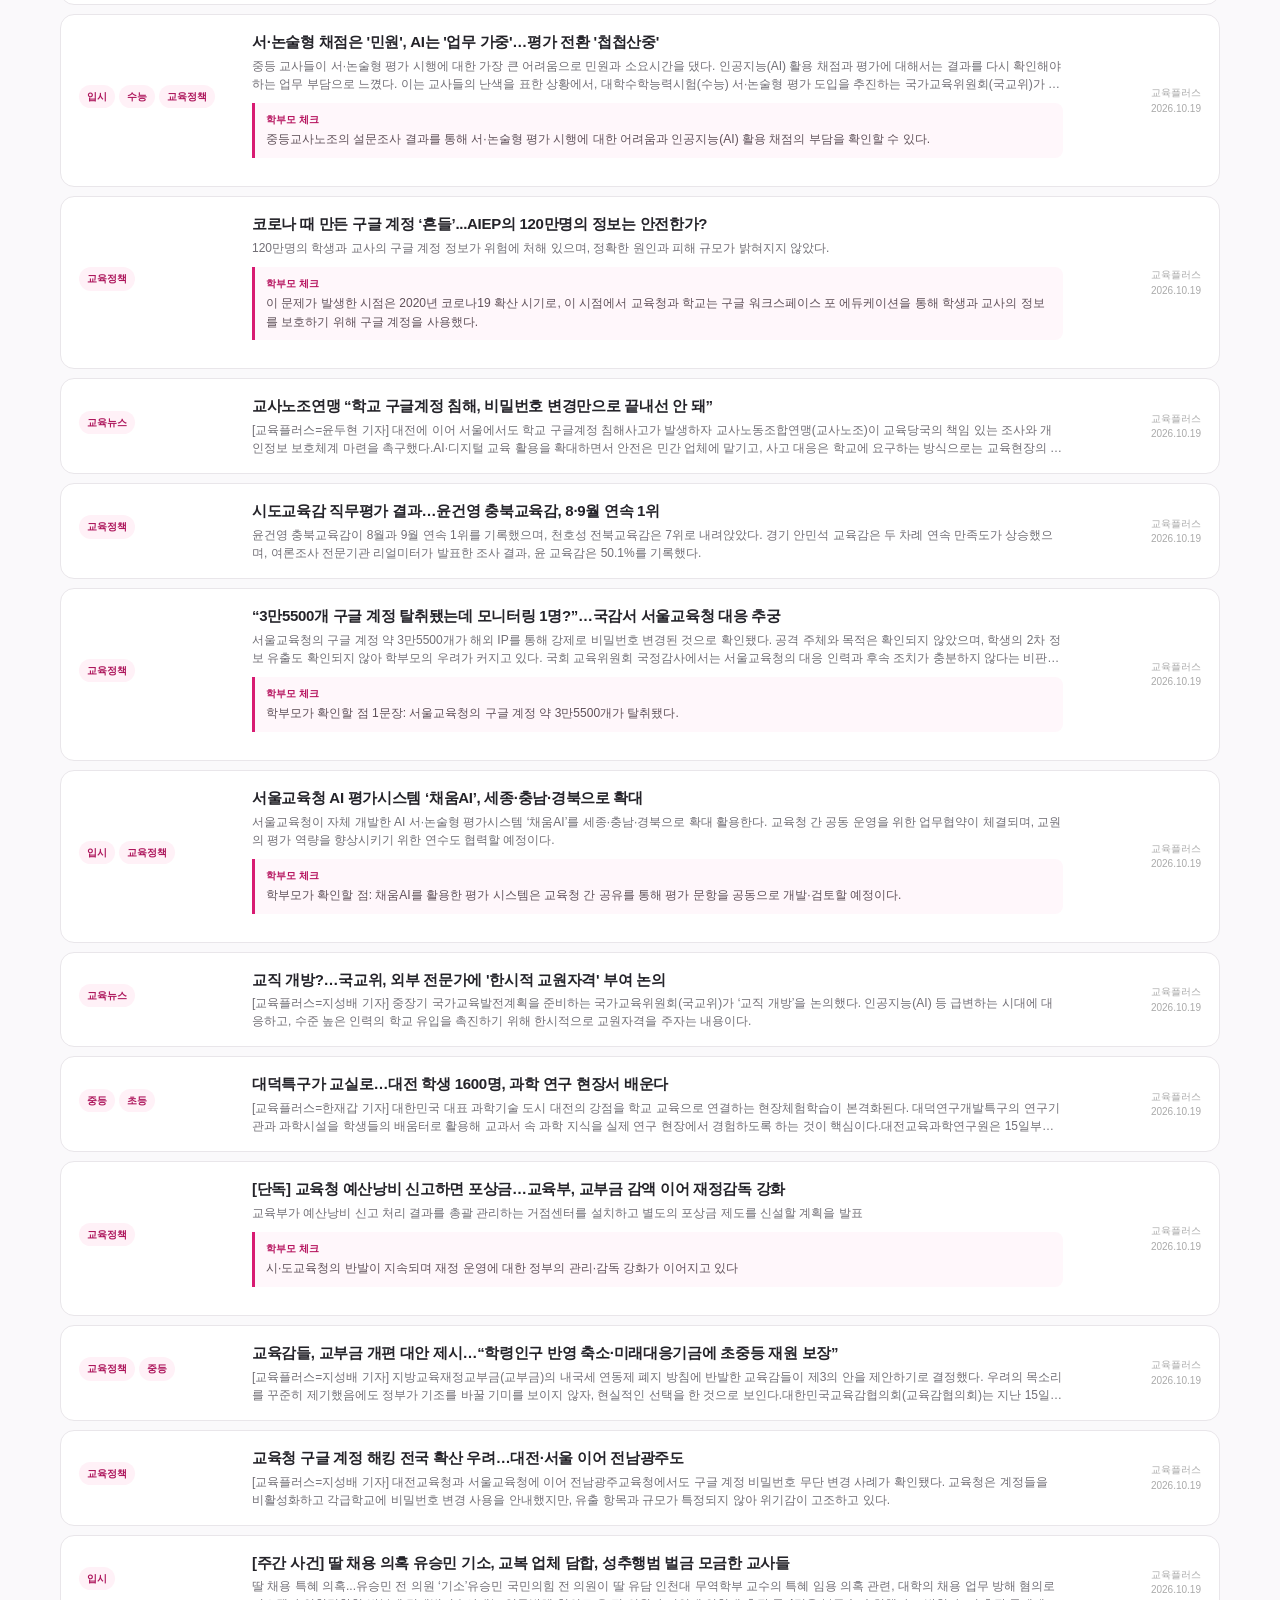
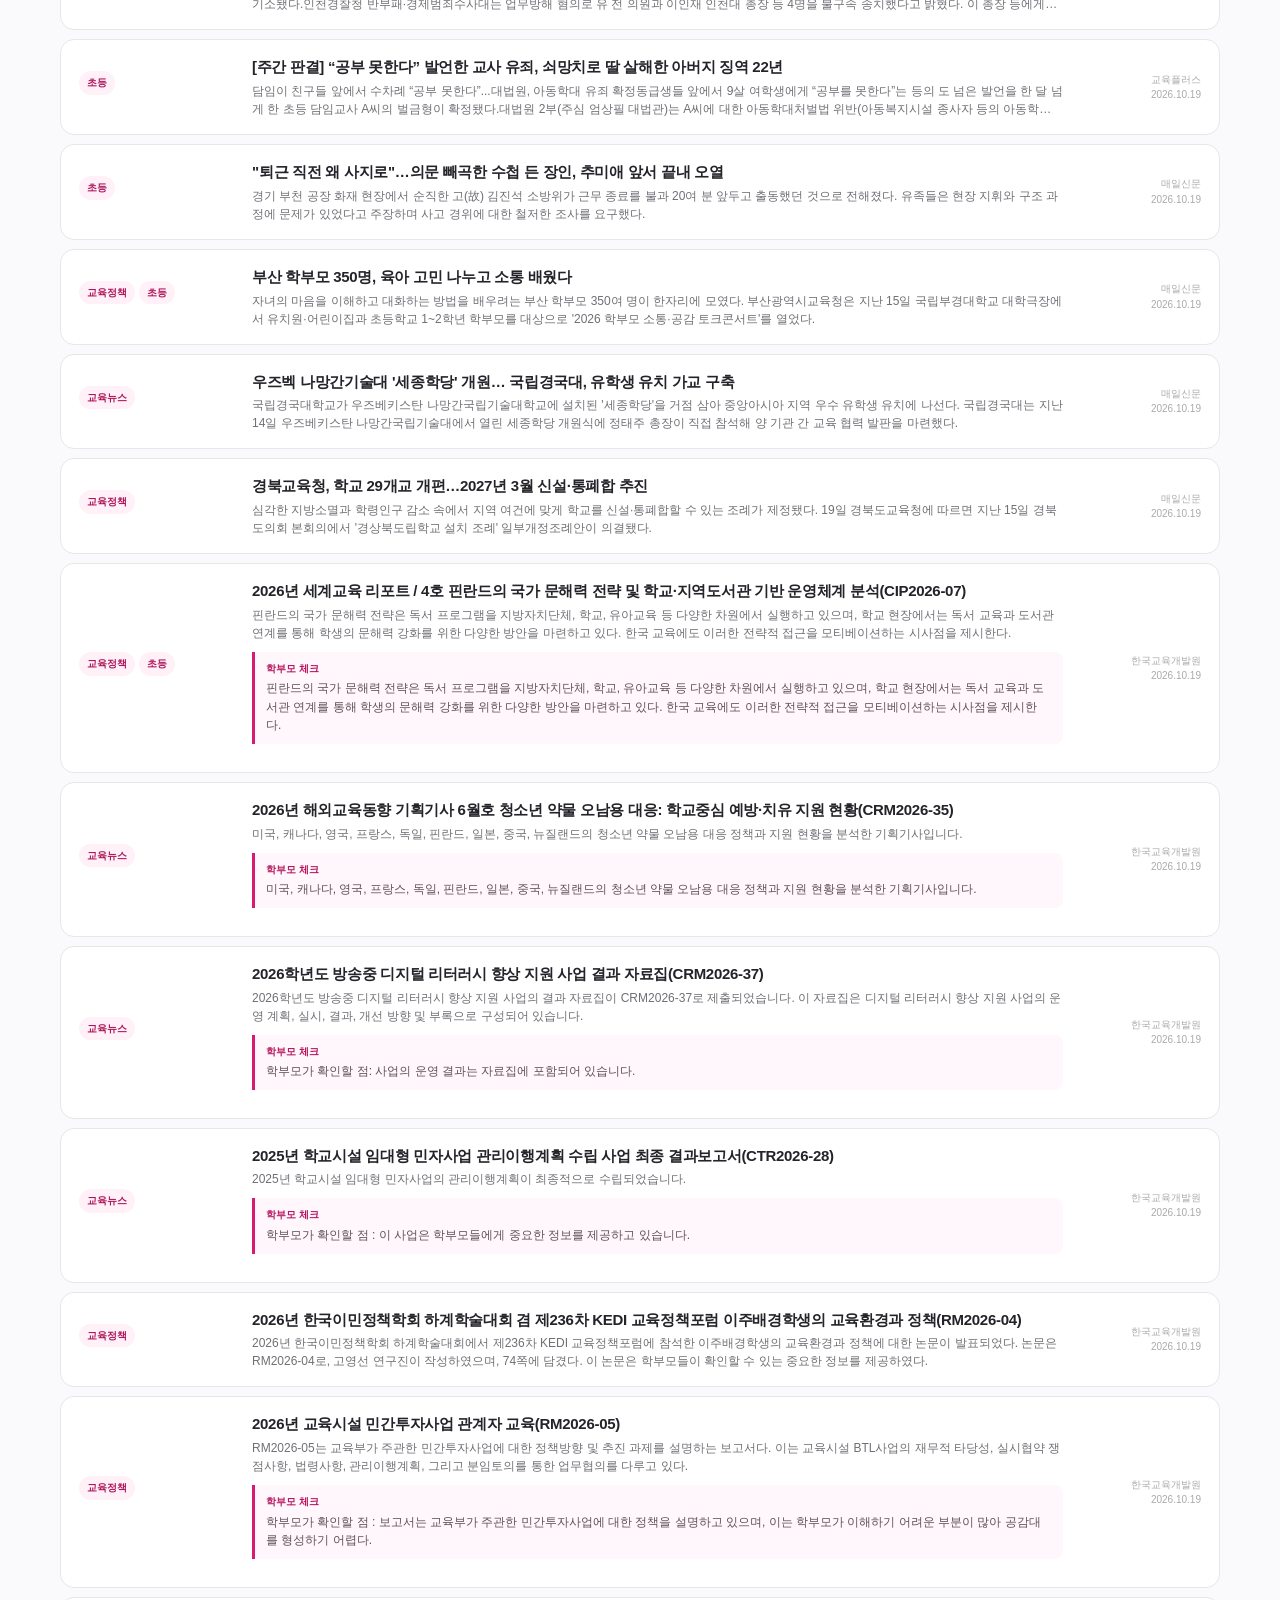
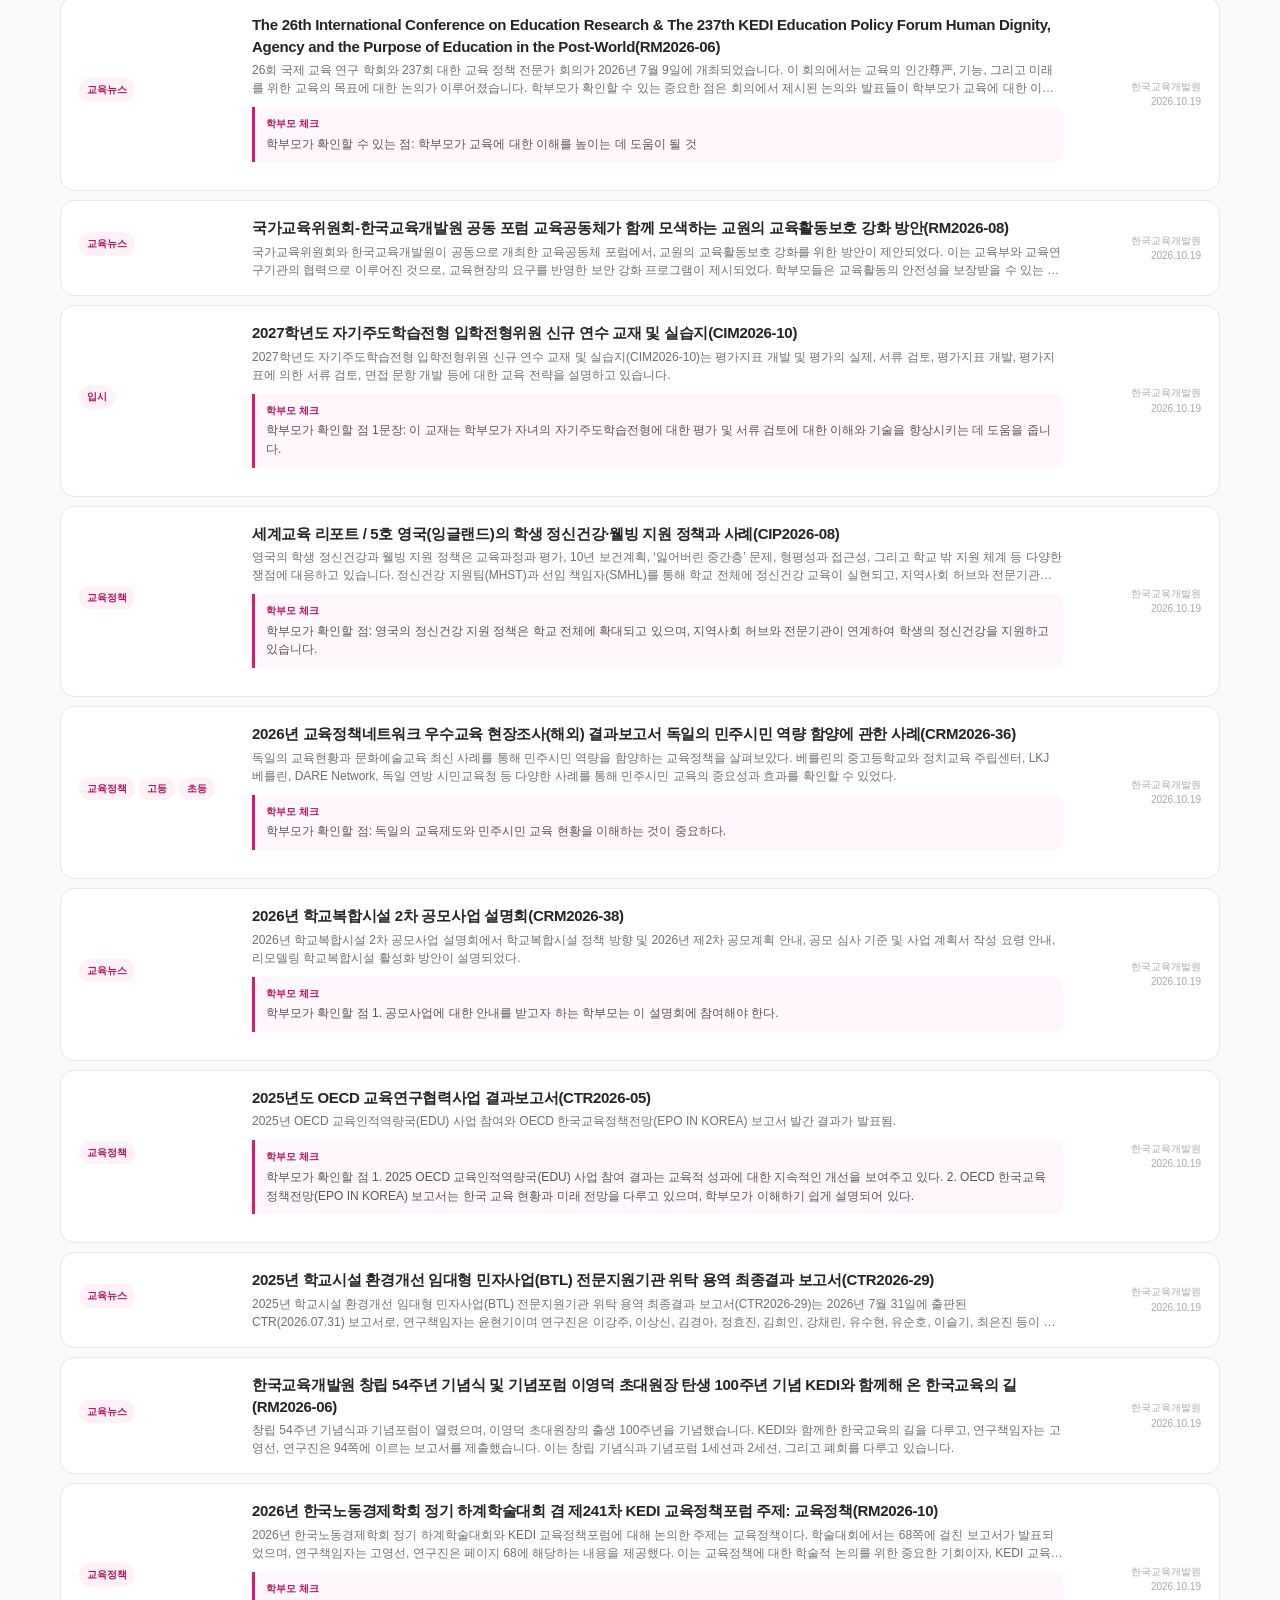
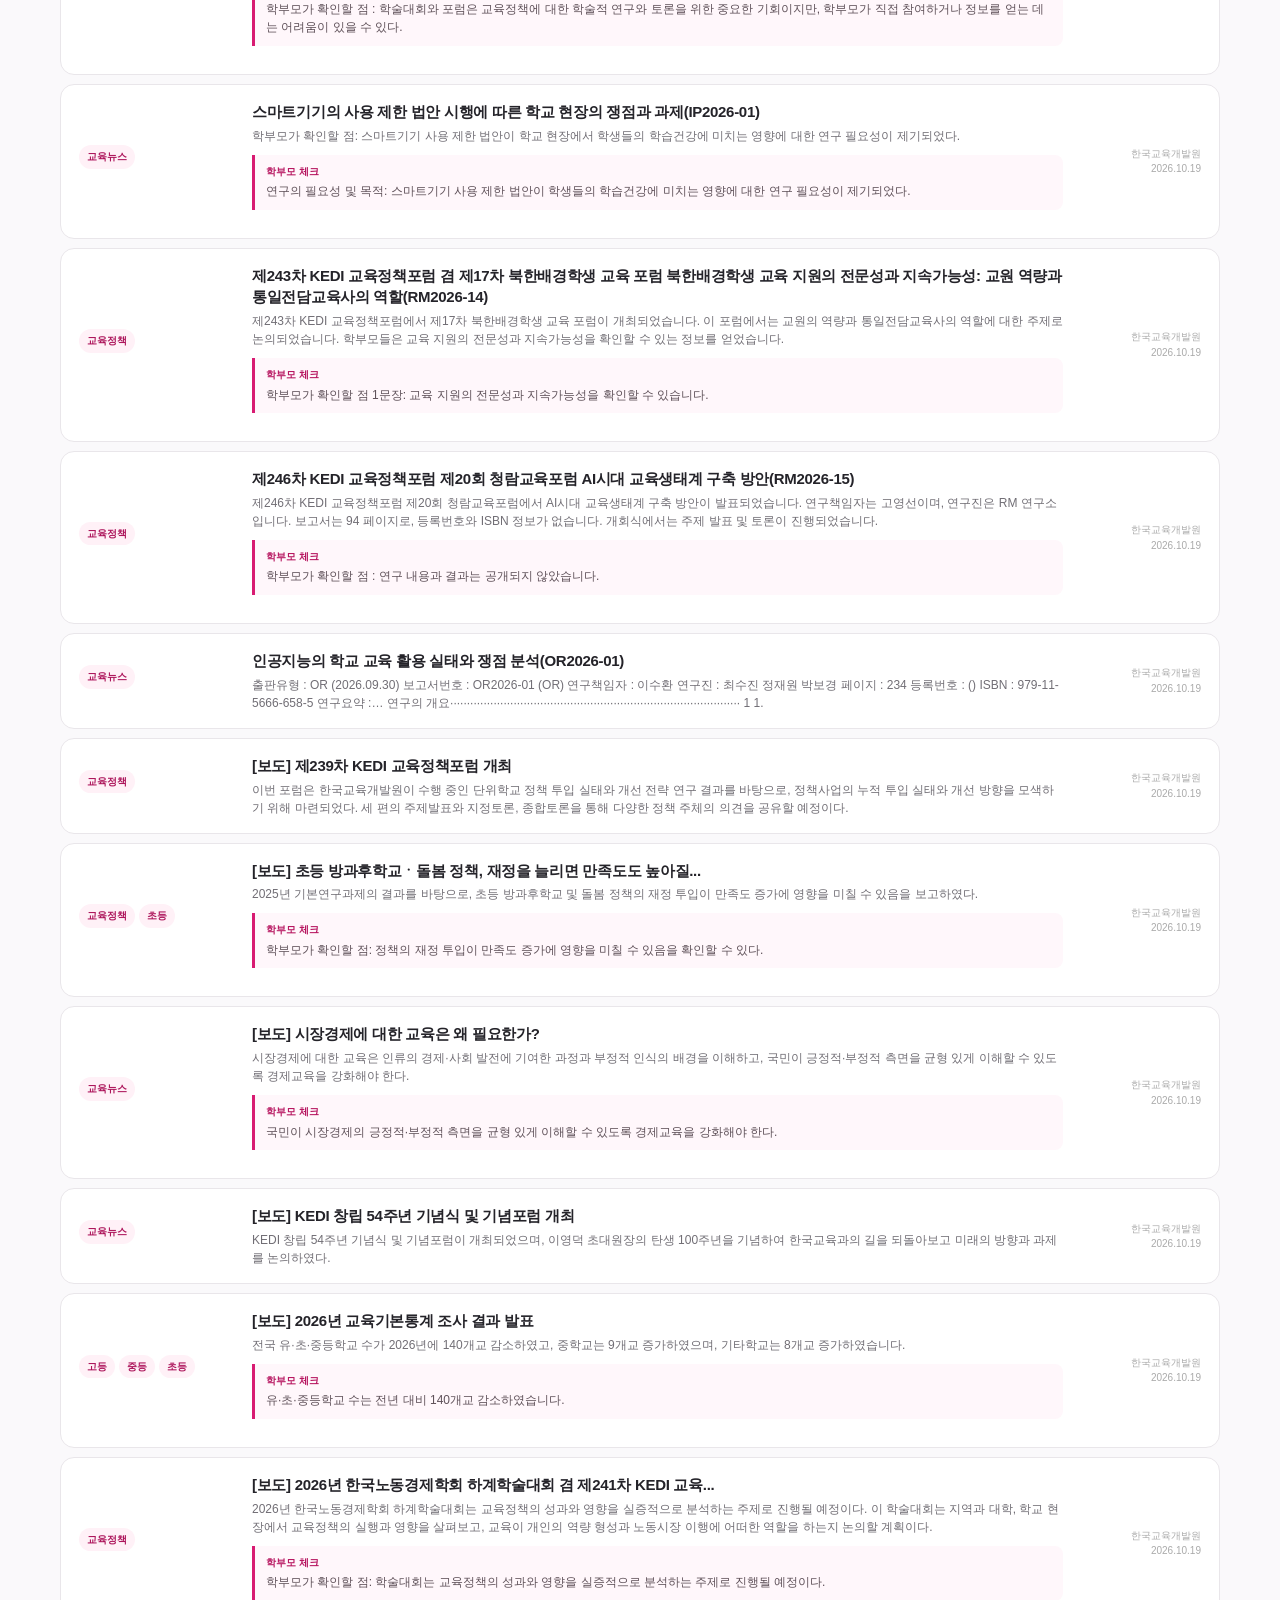
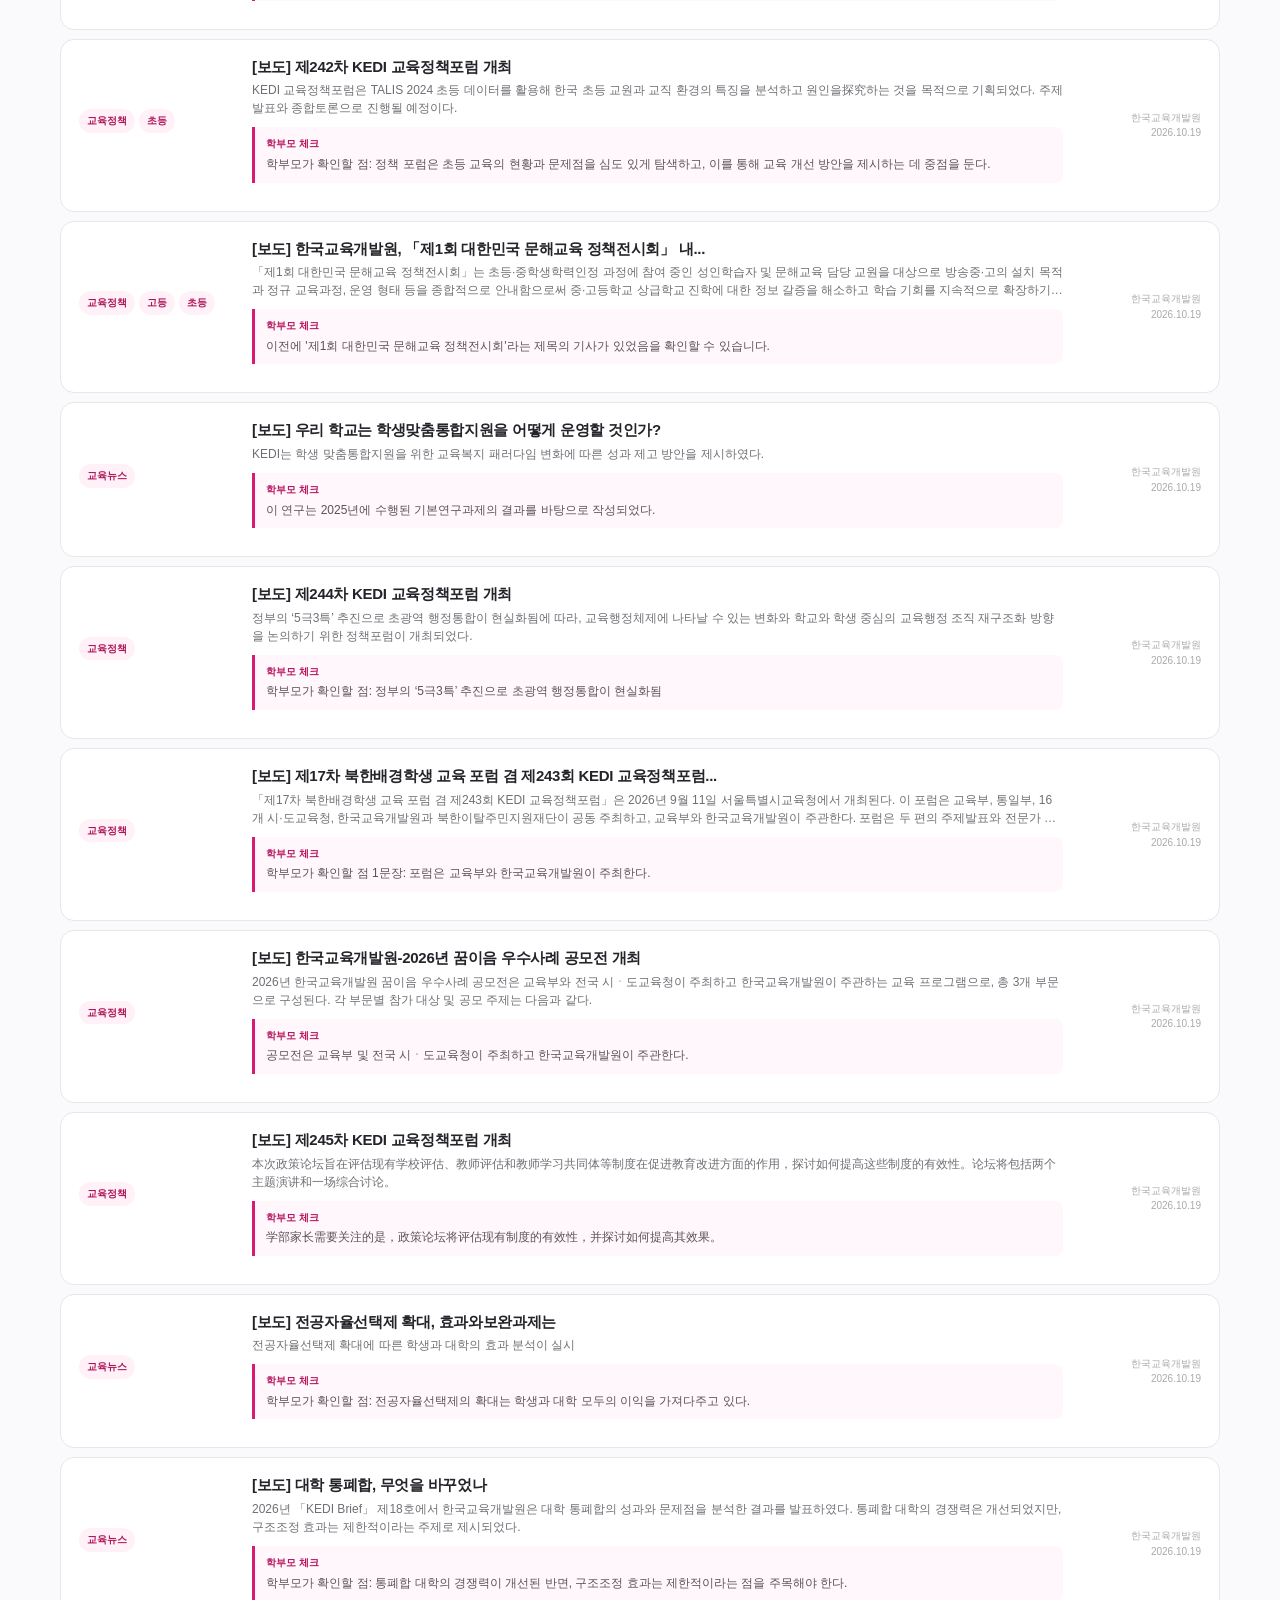
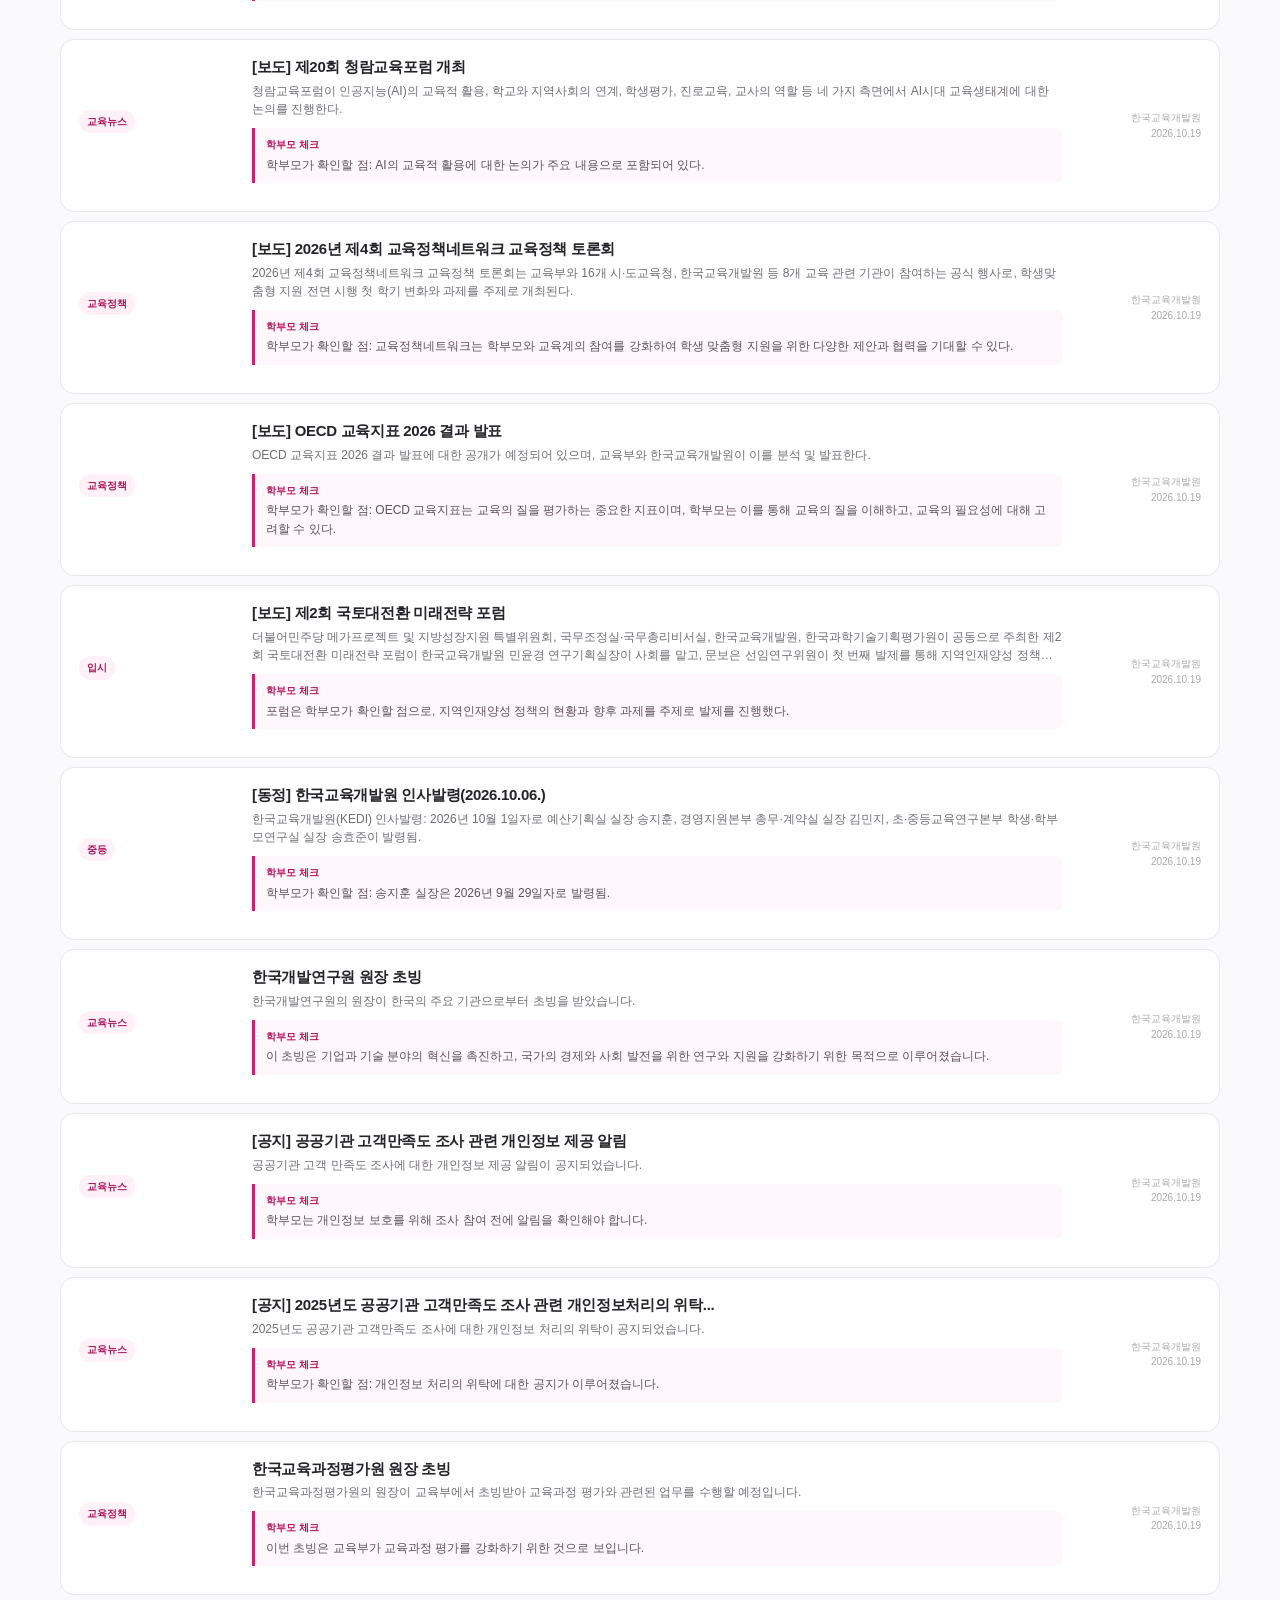
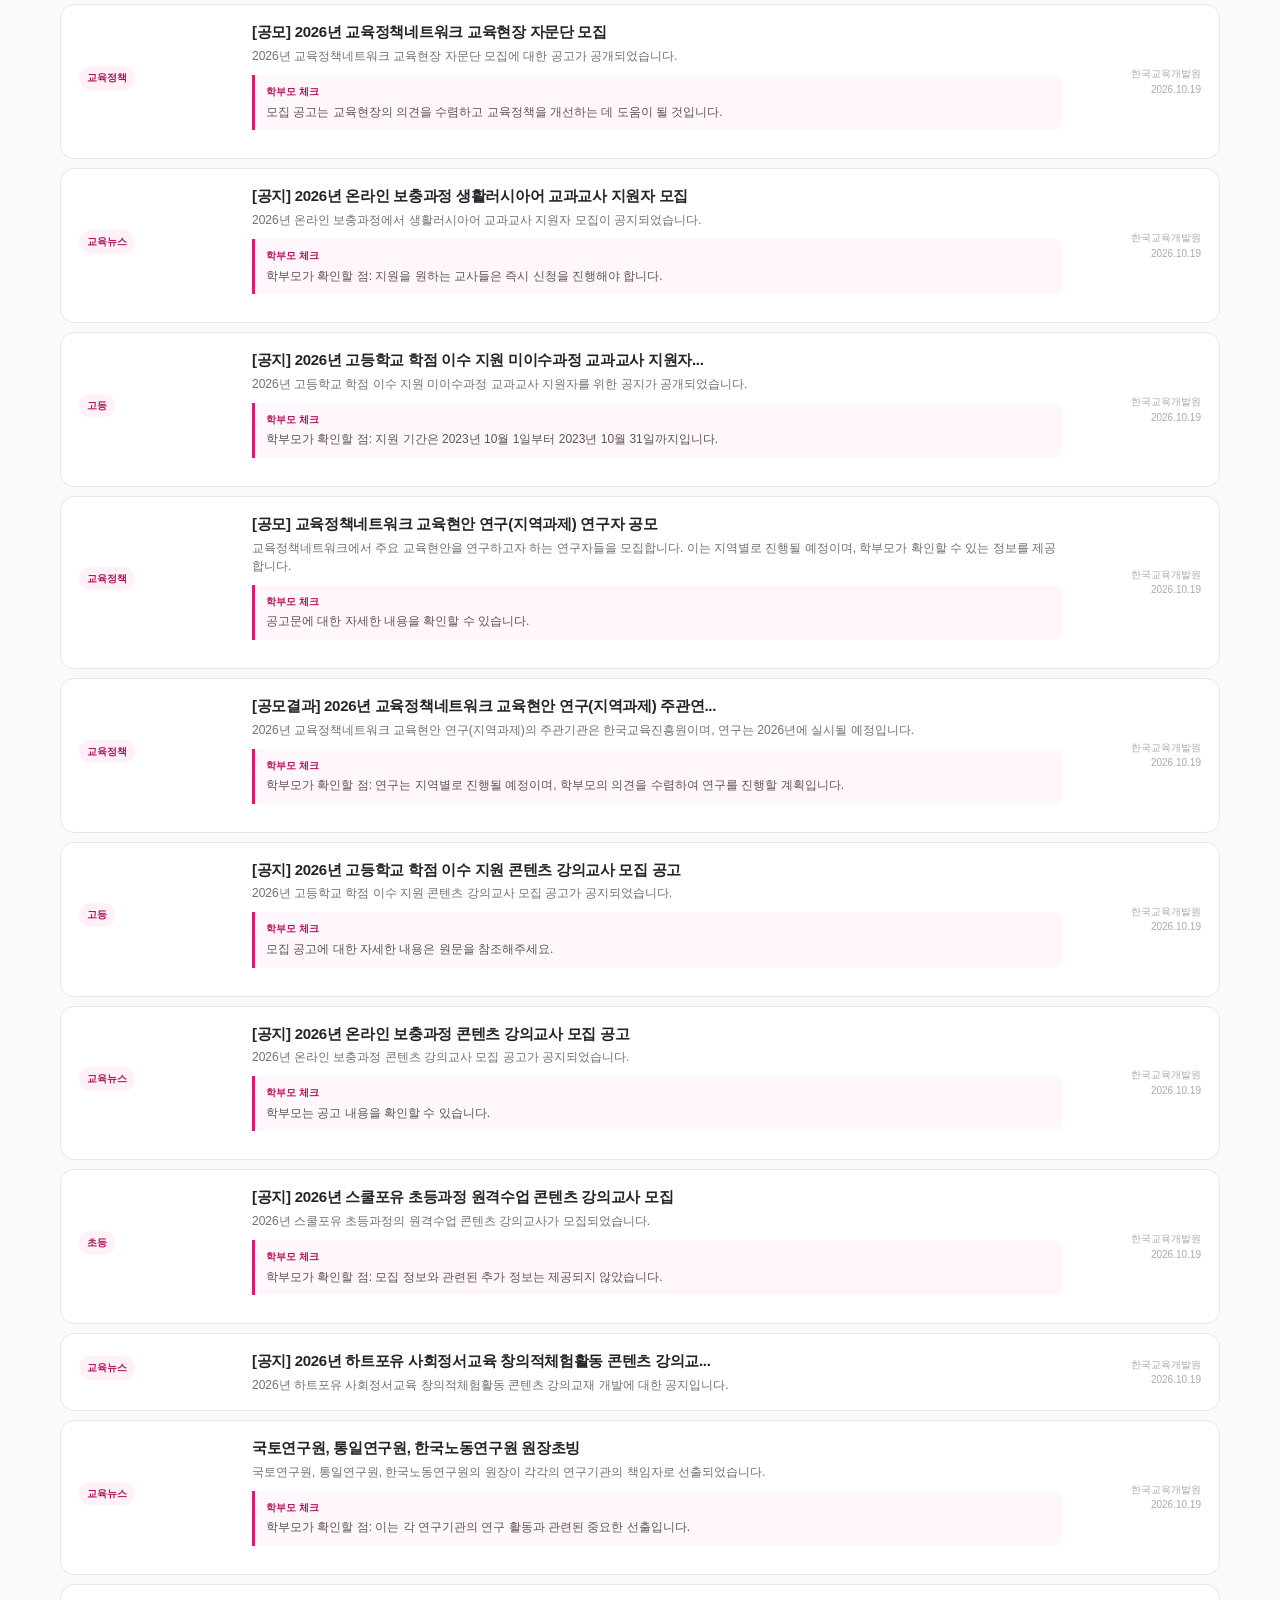
==== commit 3d67585a: "Update index.html" ====
--- a/index.html
+++ b/index.html
@@ -1,6 +1,15 @@
 <!doctype html>
 <html lang="ko">
 <head>
+  <!-- Google tag (gtag.js) -->
+<script async src="https://www.googletagmanager.com/gtag/js?id=G-9DPQ6DXJZL"></script>
+<script>
+  window.dataLayer = window.dataLayer || [];
+  function gtag(){dataLayer.push(arguments);}
+  gtag('js', new Date());
+
+  gtag('config', 'G-9DPQ6DXJZL');
+</script>
 <meta charset="utf-8">
 <meta name="viewport" content="width=device-width, initial-scale=1, viewport-fit=cover">
 <meta name="theme-color" content="#d81b72">
--- a/assets/style.css
+++ b/assets/style.css
@@ -16,3 +16,48 @@
 .parent-note strong{display:block;color:#b71660;font-size:10px;margin-bottom:3px}
 .meta a{color:#b71660;text-decoration:none;font-weight:700}
 .meta a:hover{text-decoration:underline}
+
+
+/* 전체 보기 버튼 디자인 개선 - 공개 사이트 최종 */
+.audience .section-head .reset {
+  display: inline-flex;
+  align-items: center;
+  justify-content: center;
+  box-sizing: border-box;
+  min-height: 48px;
+  padding: 12px 22px;
+  font-size: 15px;
+  font-weight: 800;
+  line-height: 1.3;
+  white-space: nowrap;
+  color: #a81759;
+  background: #fff0f6;
+  border: 1px solid #f3c5da;
+  border-radius: 12px;
+  box-shadow: 0 2px 6px rgba(216, 27, 114, 0.07);
+  cursor: pointer;
+  transition: background 0.2s ease, box-shadow 0.2s ease,
+              transform 0.2s ease;
+}
+
+.audience .section-head .reset:hover {
+  background: #ffe2ef;
+  box-shadow: 0 4px 10px rgba(216, 27, 114, 0.12);
+}
+
+.audience .section-head .reset:active {
+  transform: translateY(1px);
+}
+
+.audience .section-head .reset:focus-visible {
+  outline: 2px solid #d81b72;
+  outline-offset: 3px;
+}
+
+@media (max-width: 520px) {
+  .audience .section-head .reset {
+    min-height: 44px;
+    padding: 10px 16px;
+    font-size: 14px;
+  }
+}
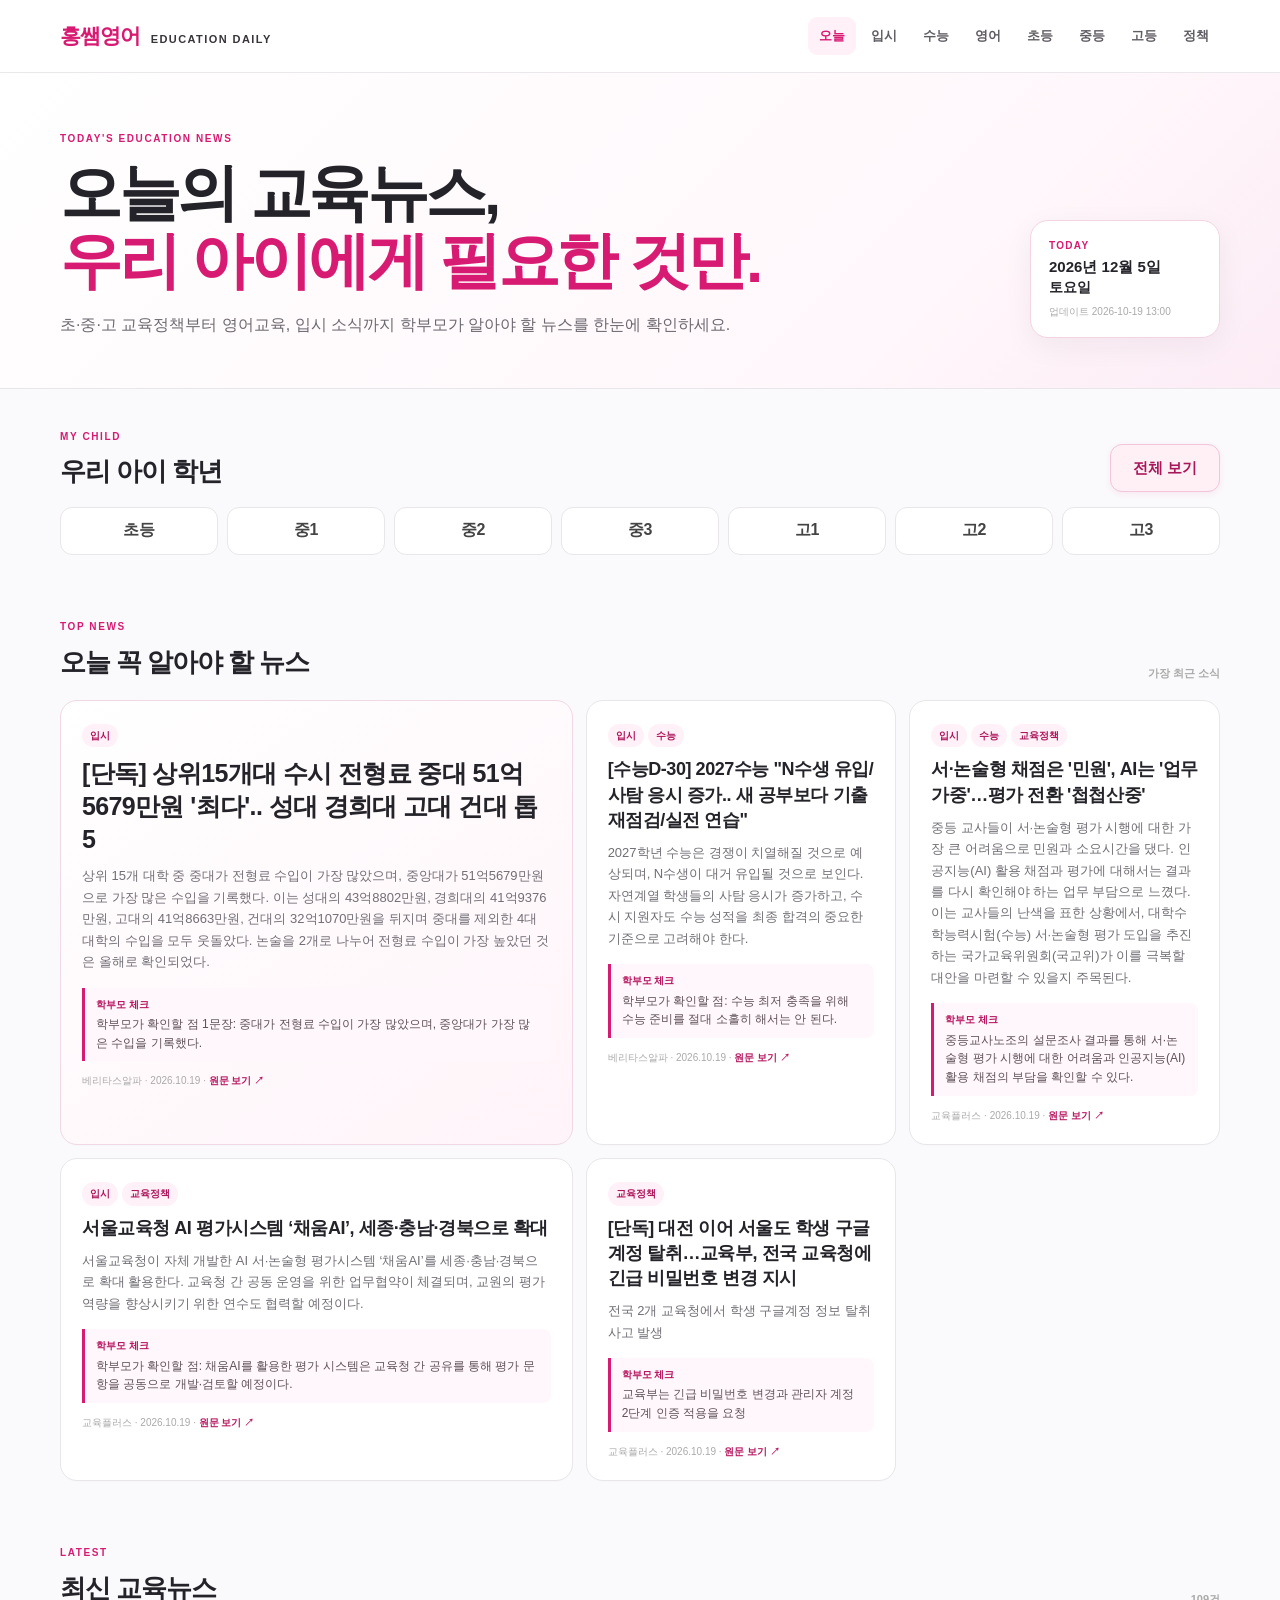
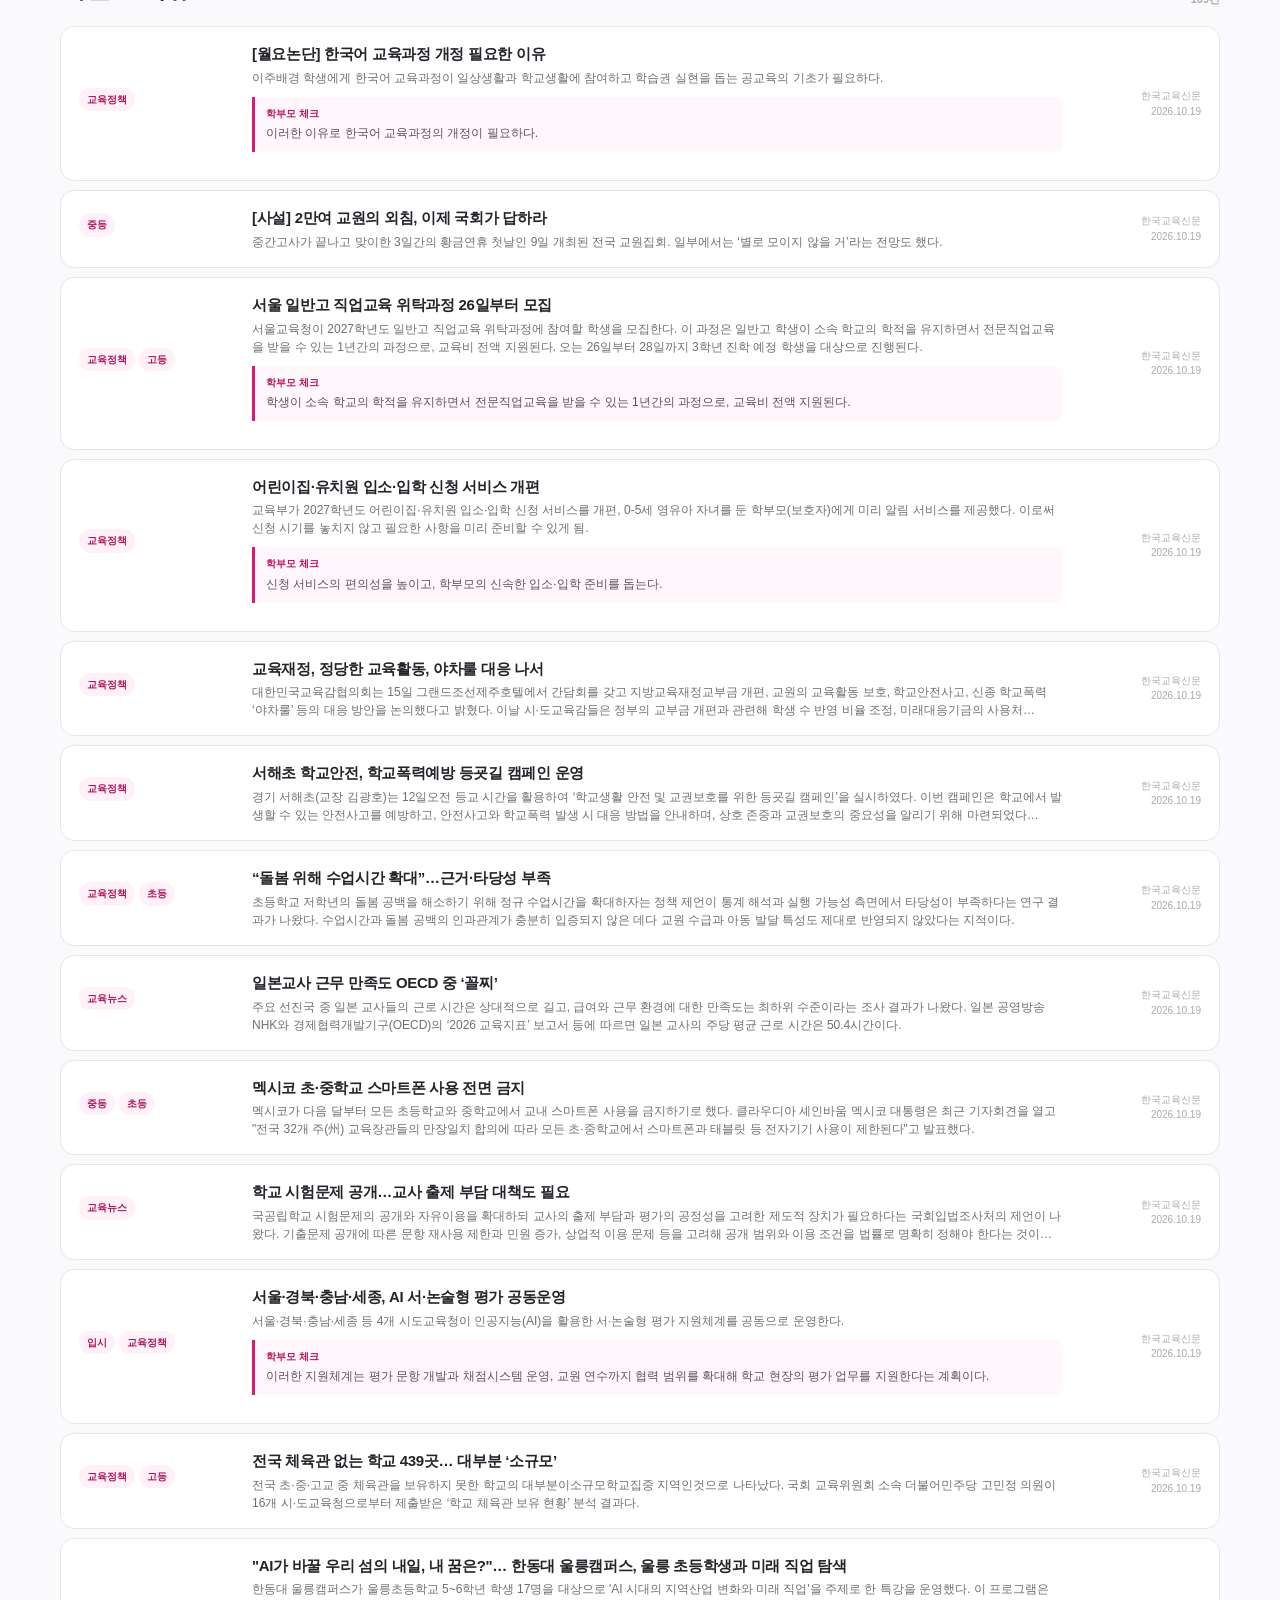
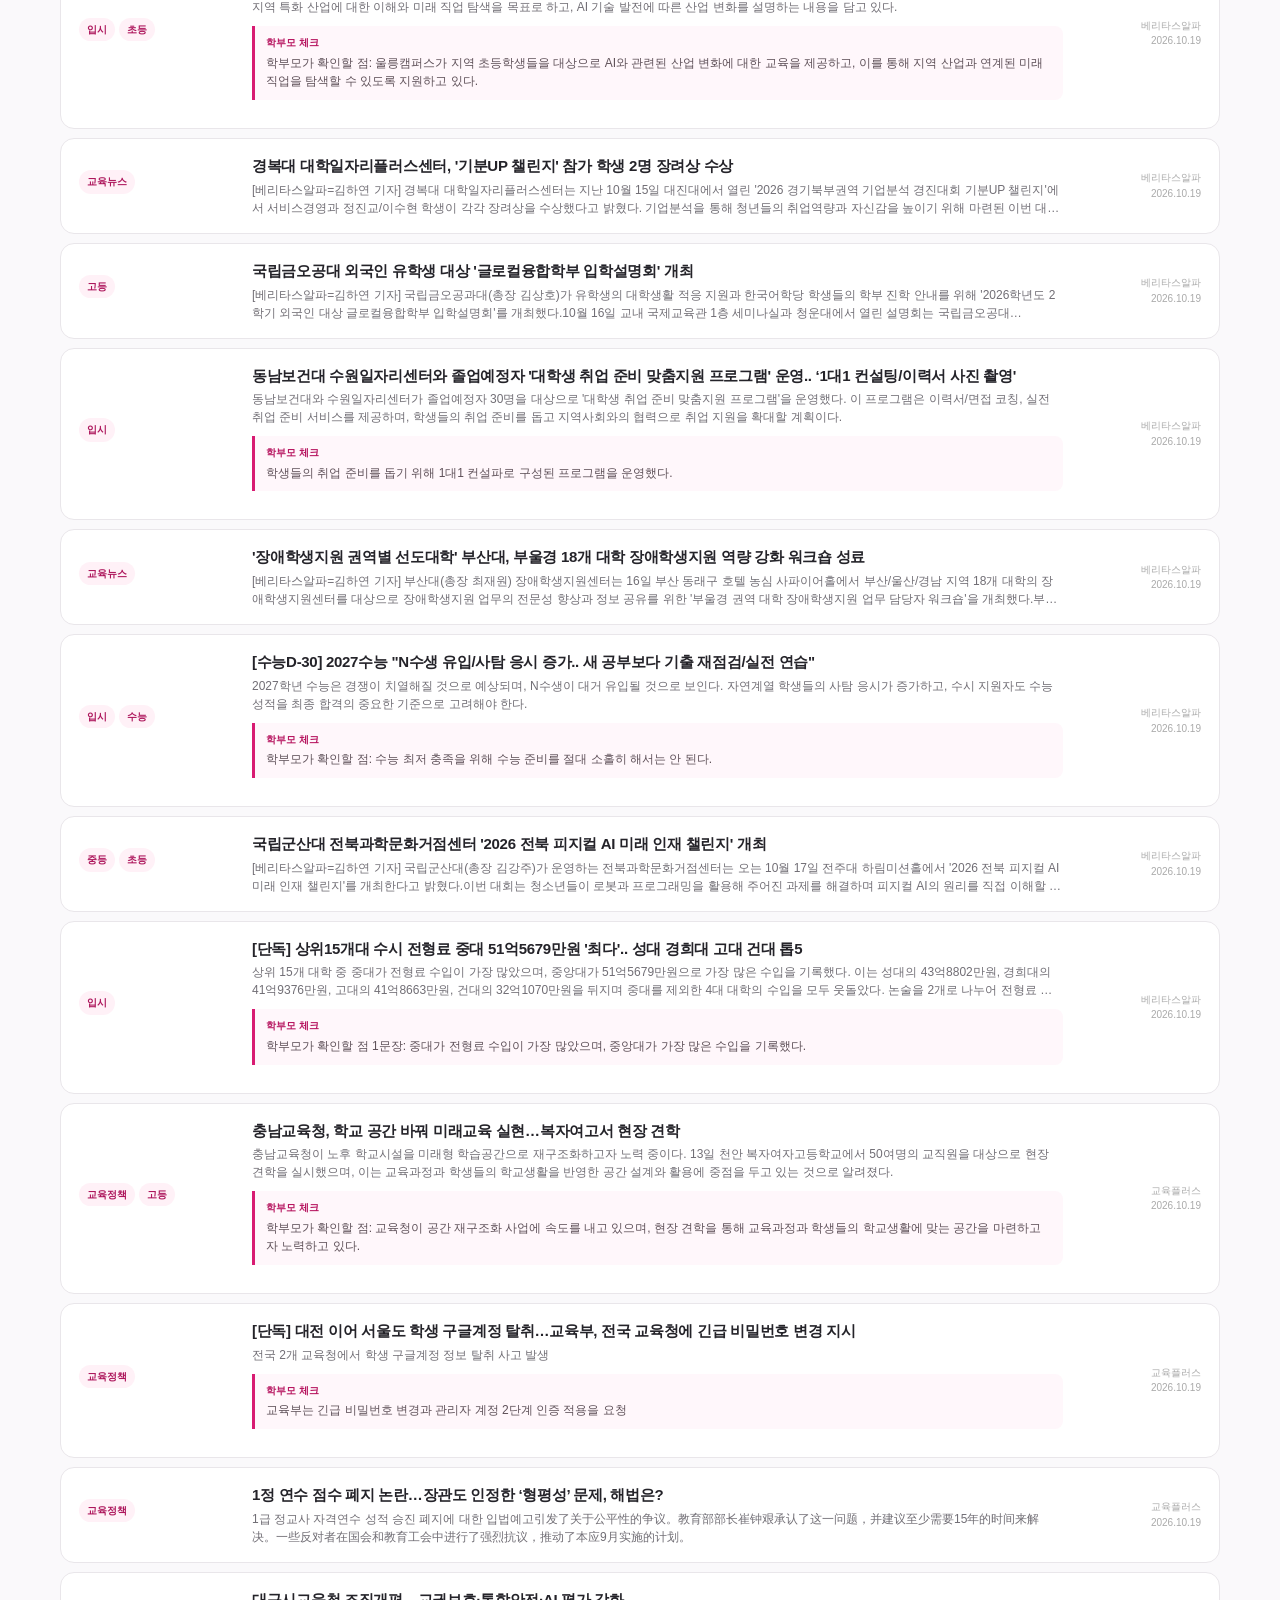
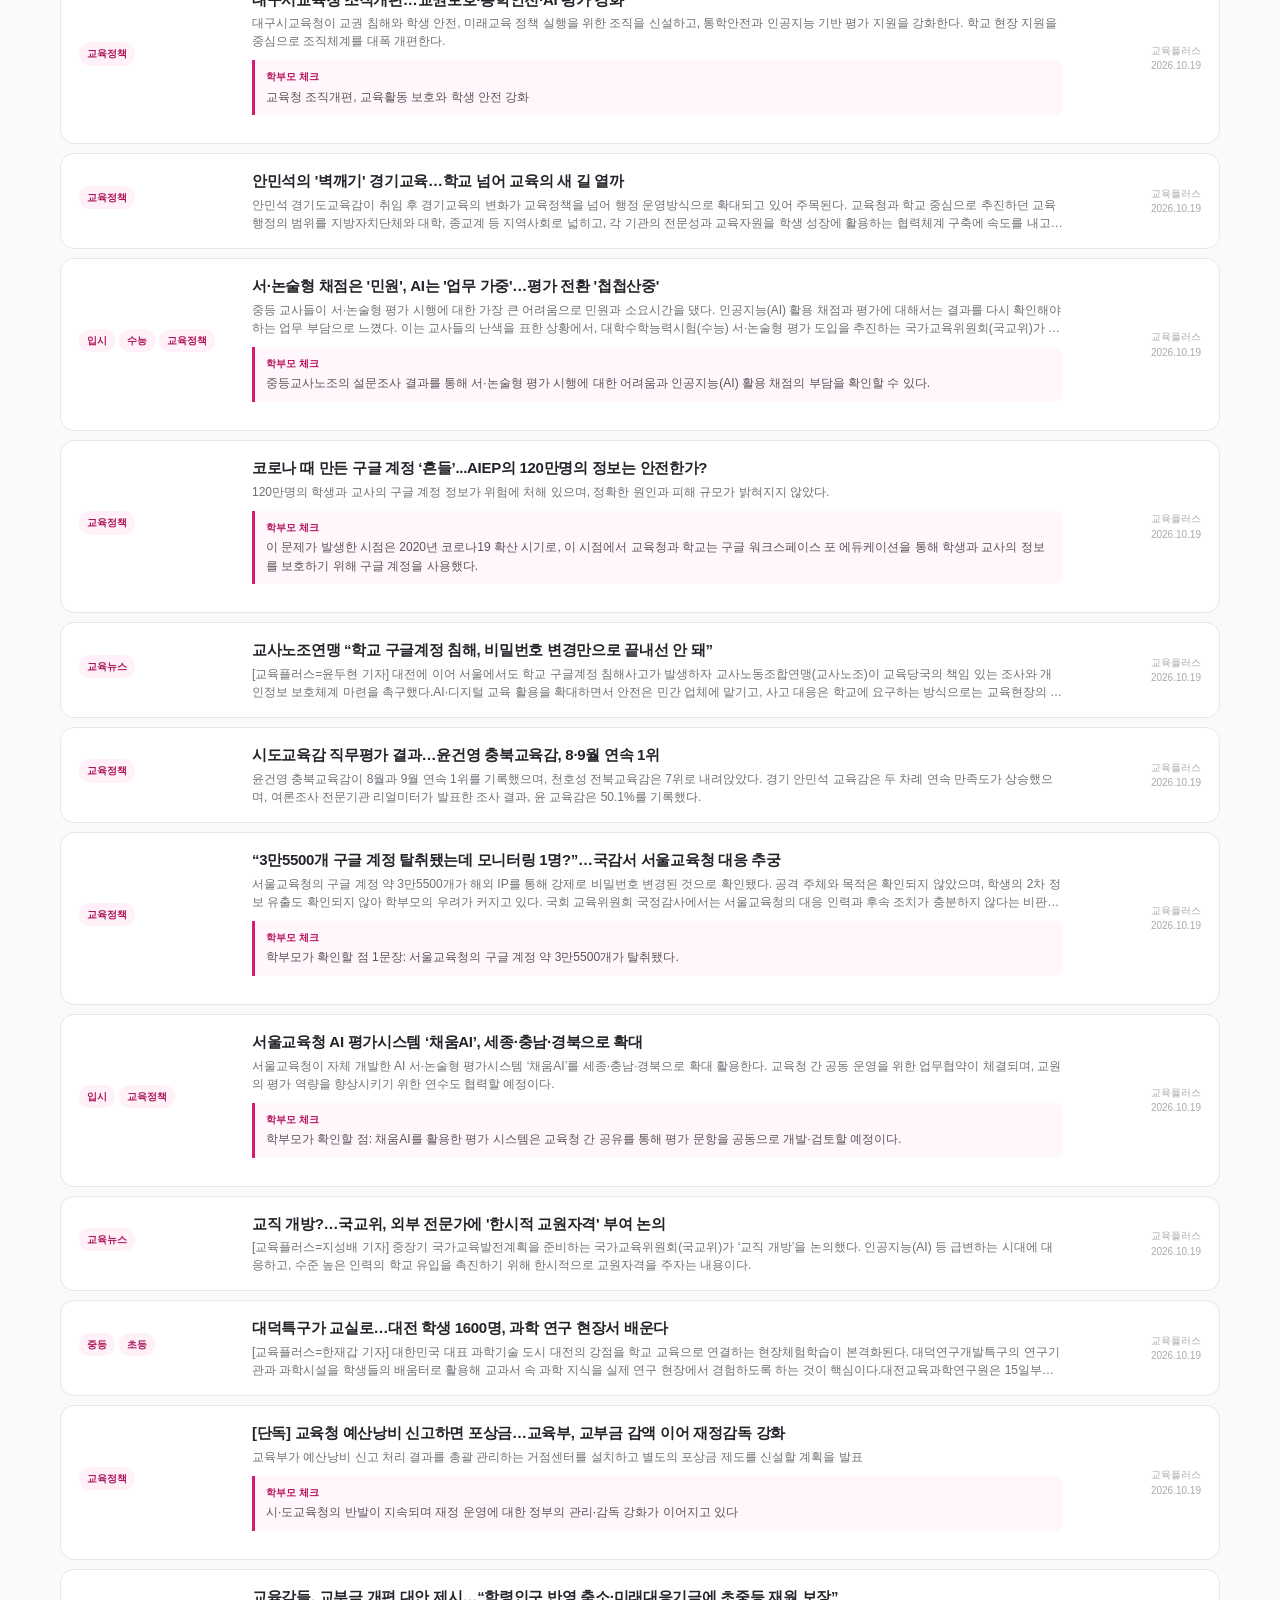
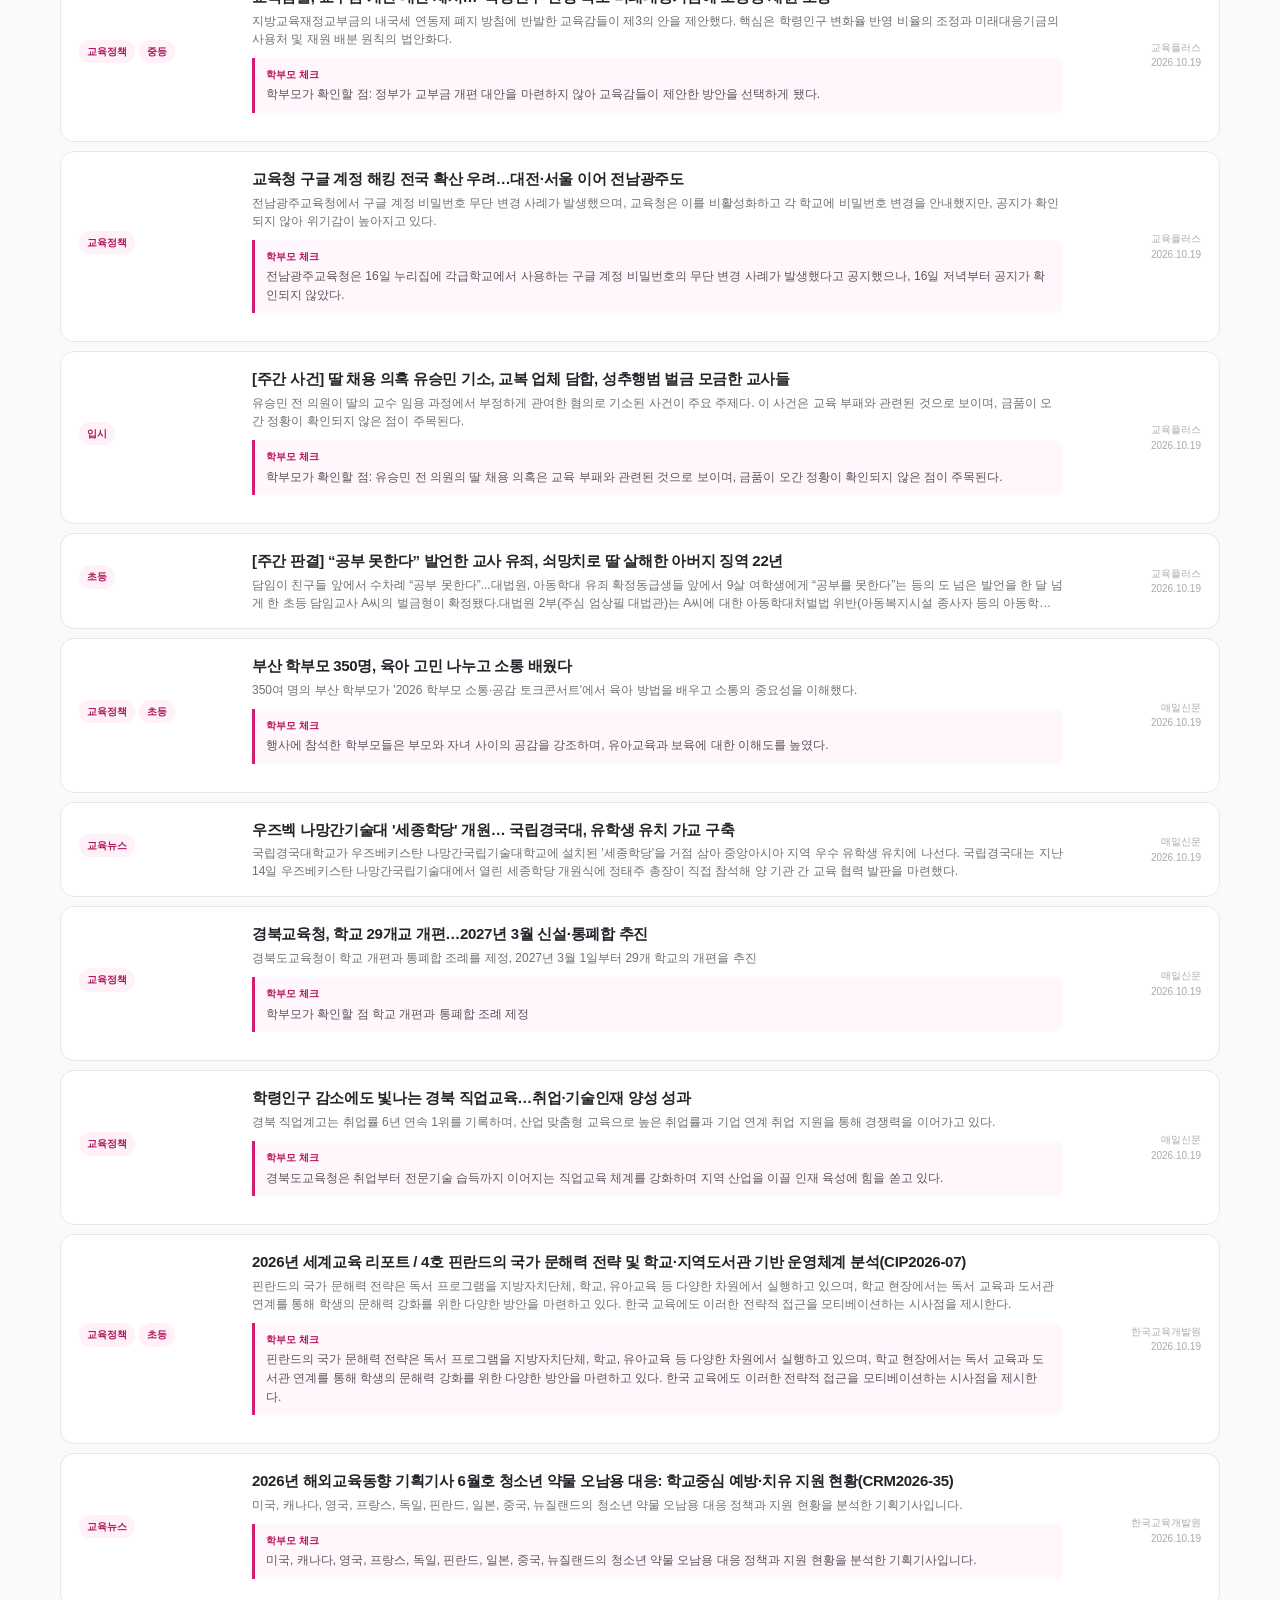
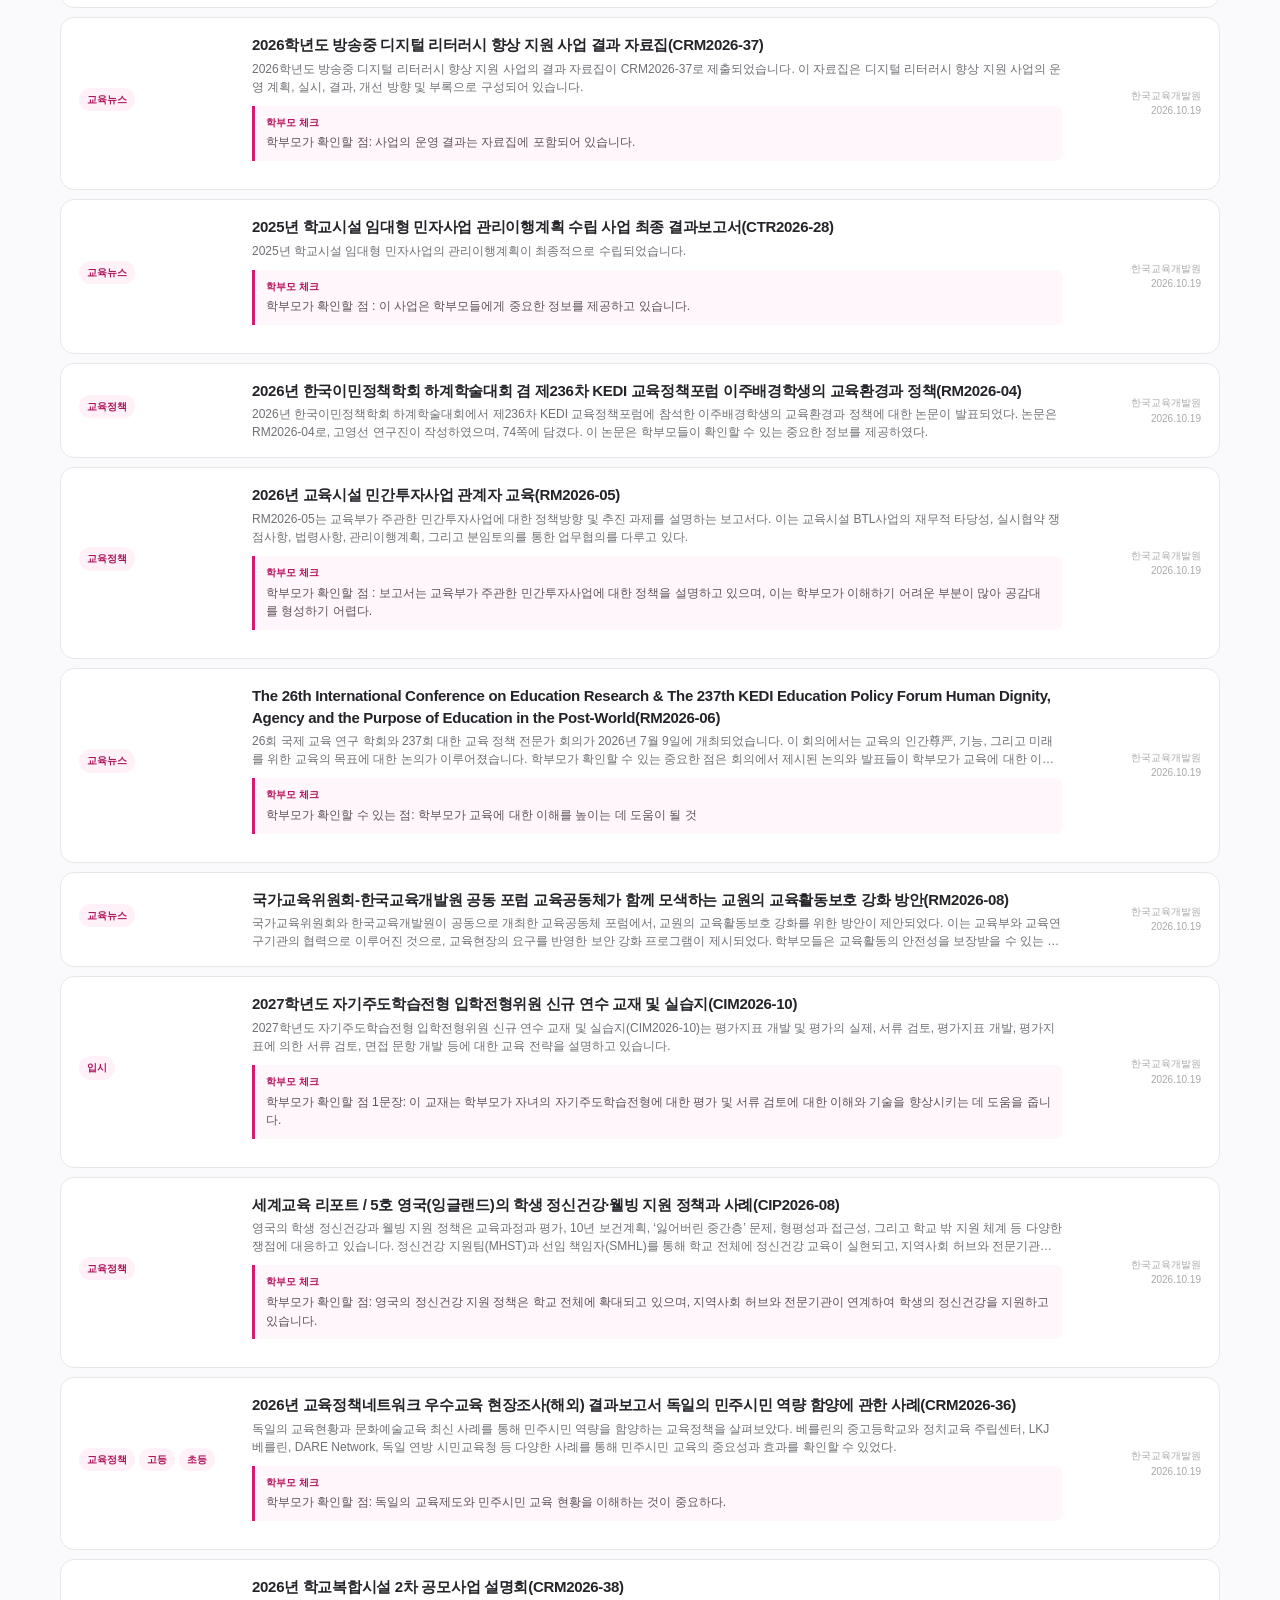
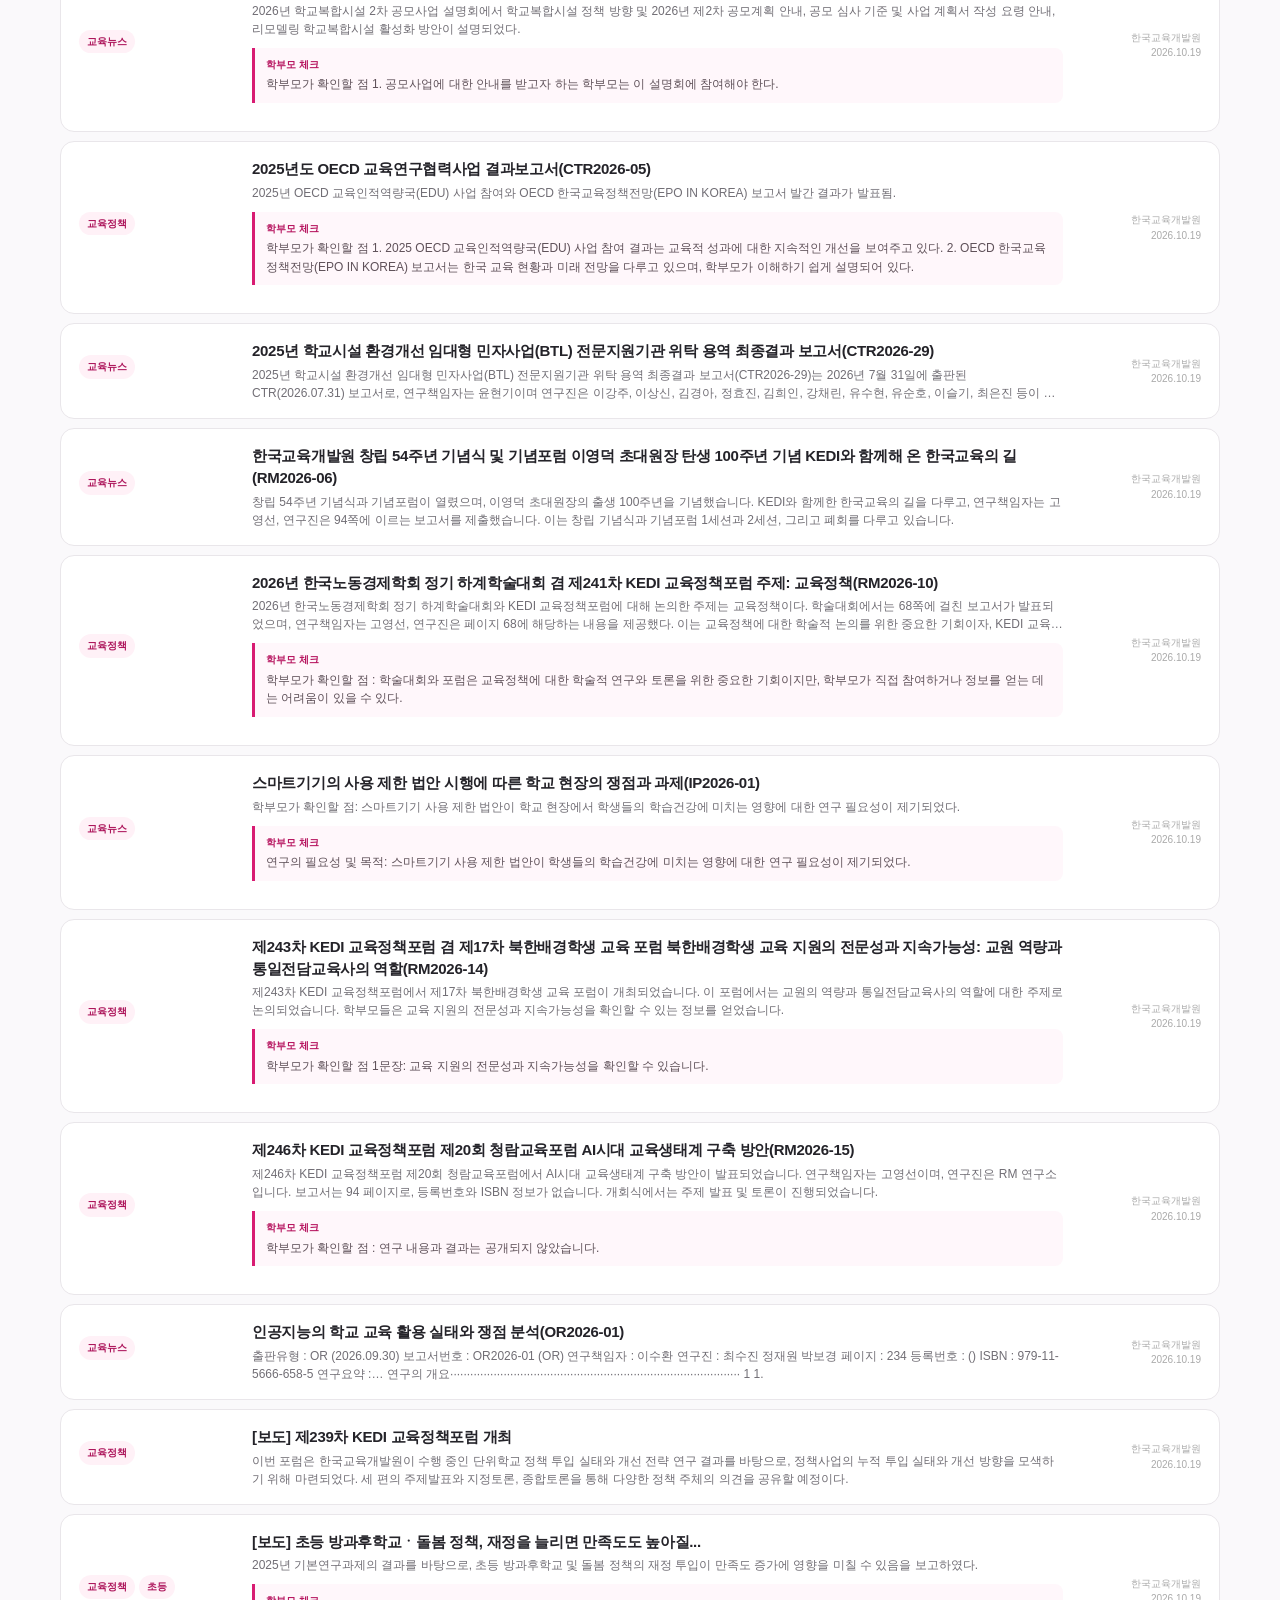
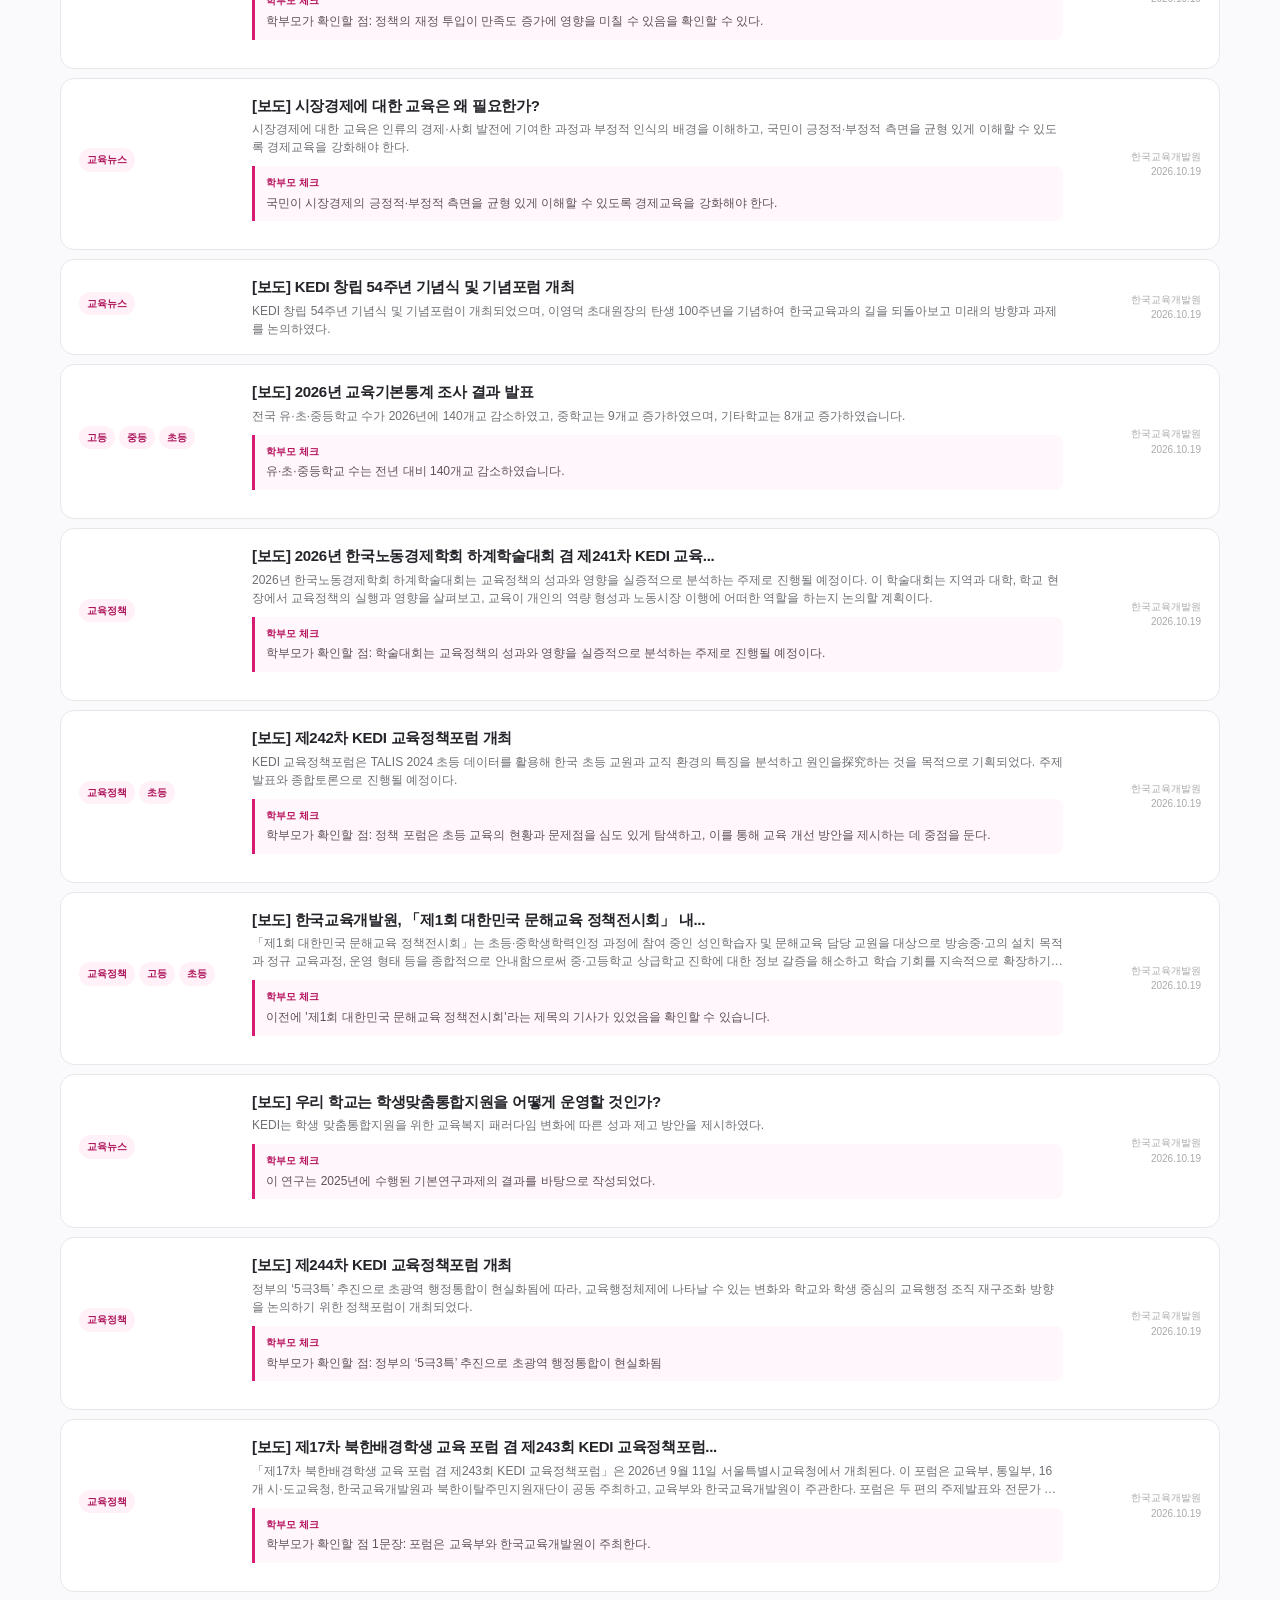
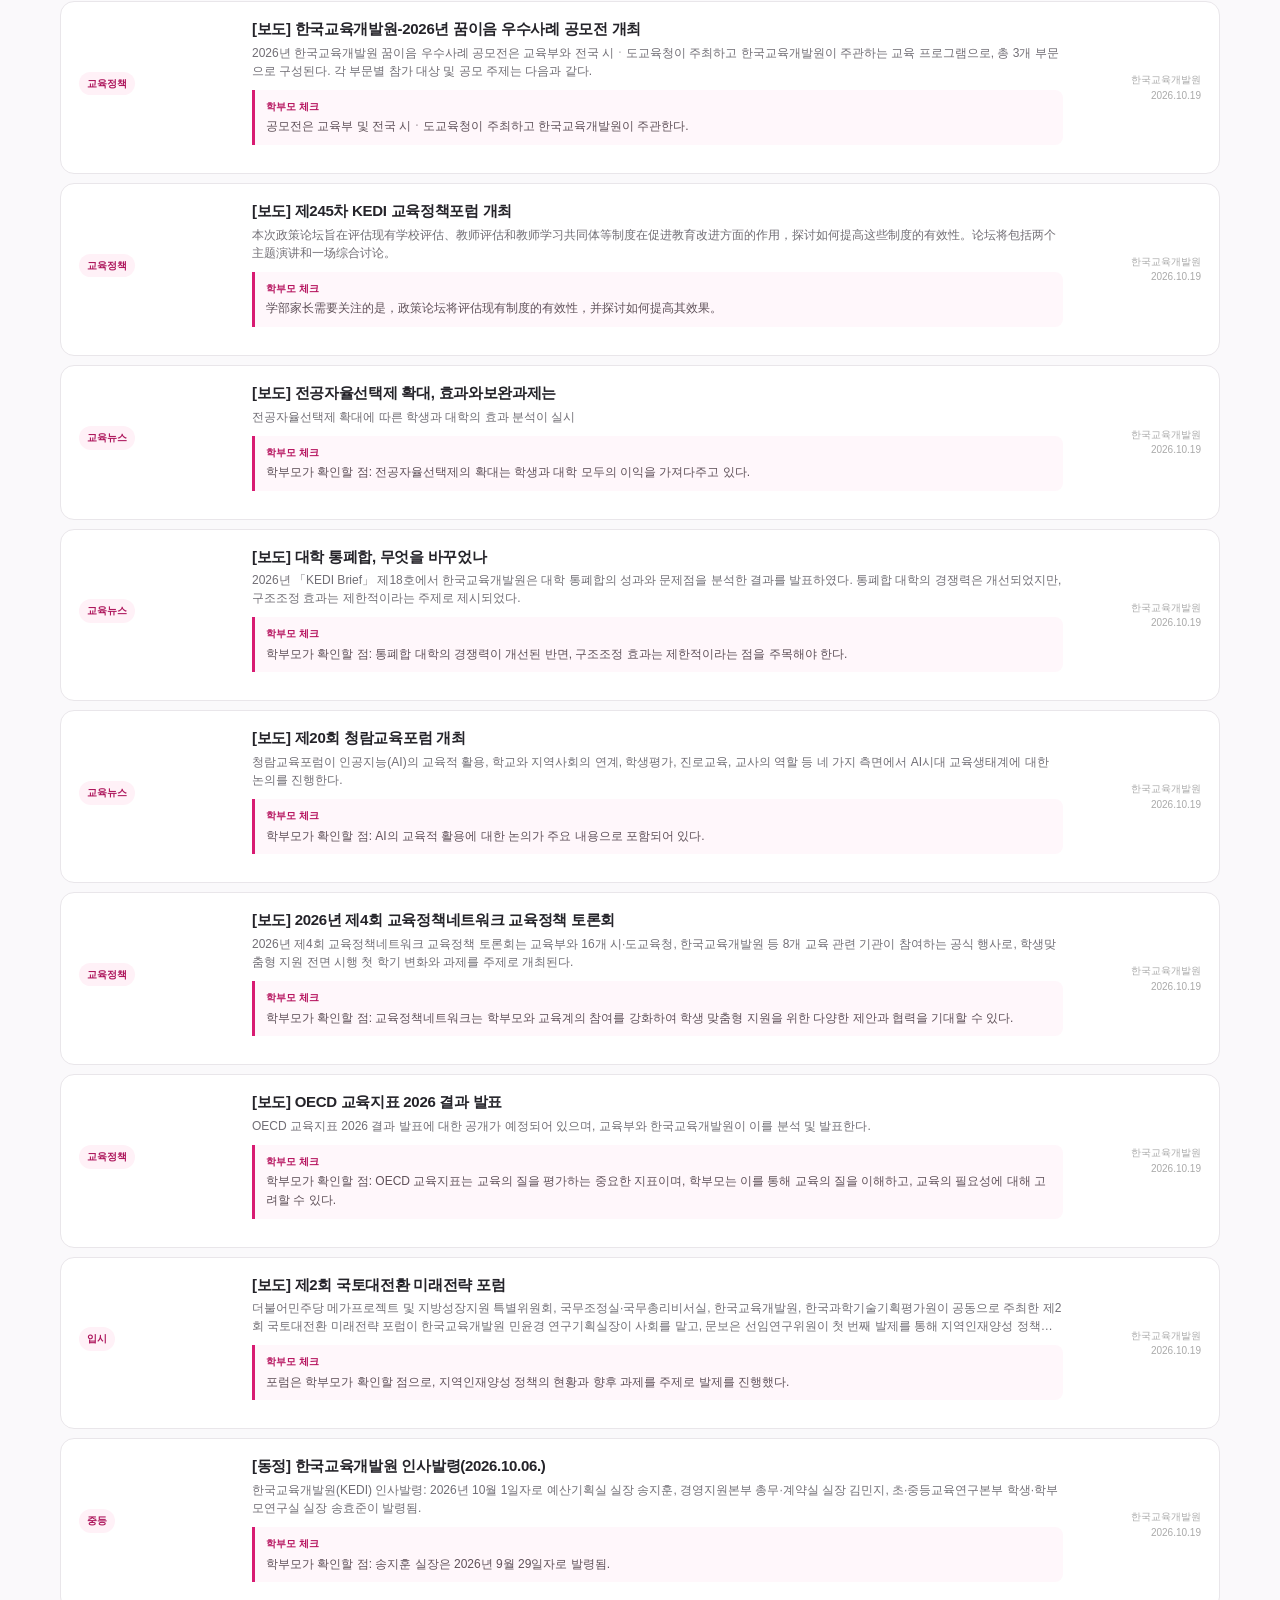
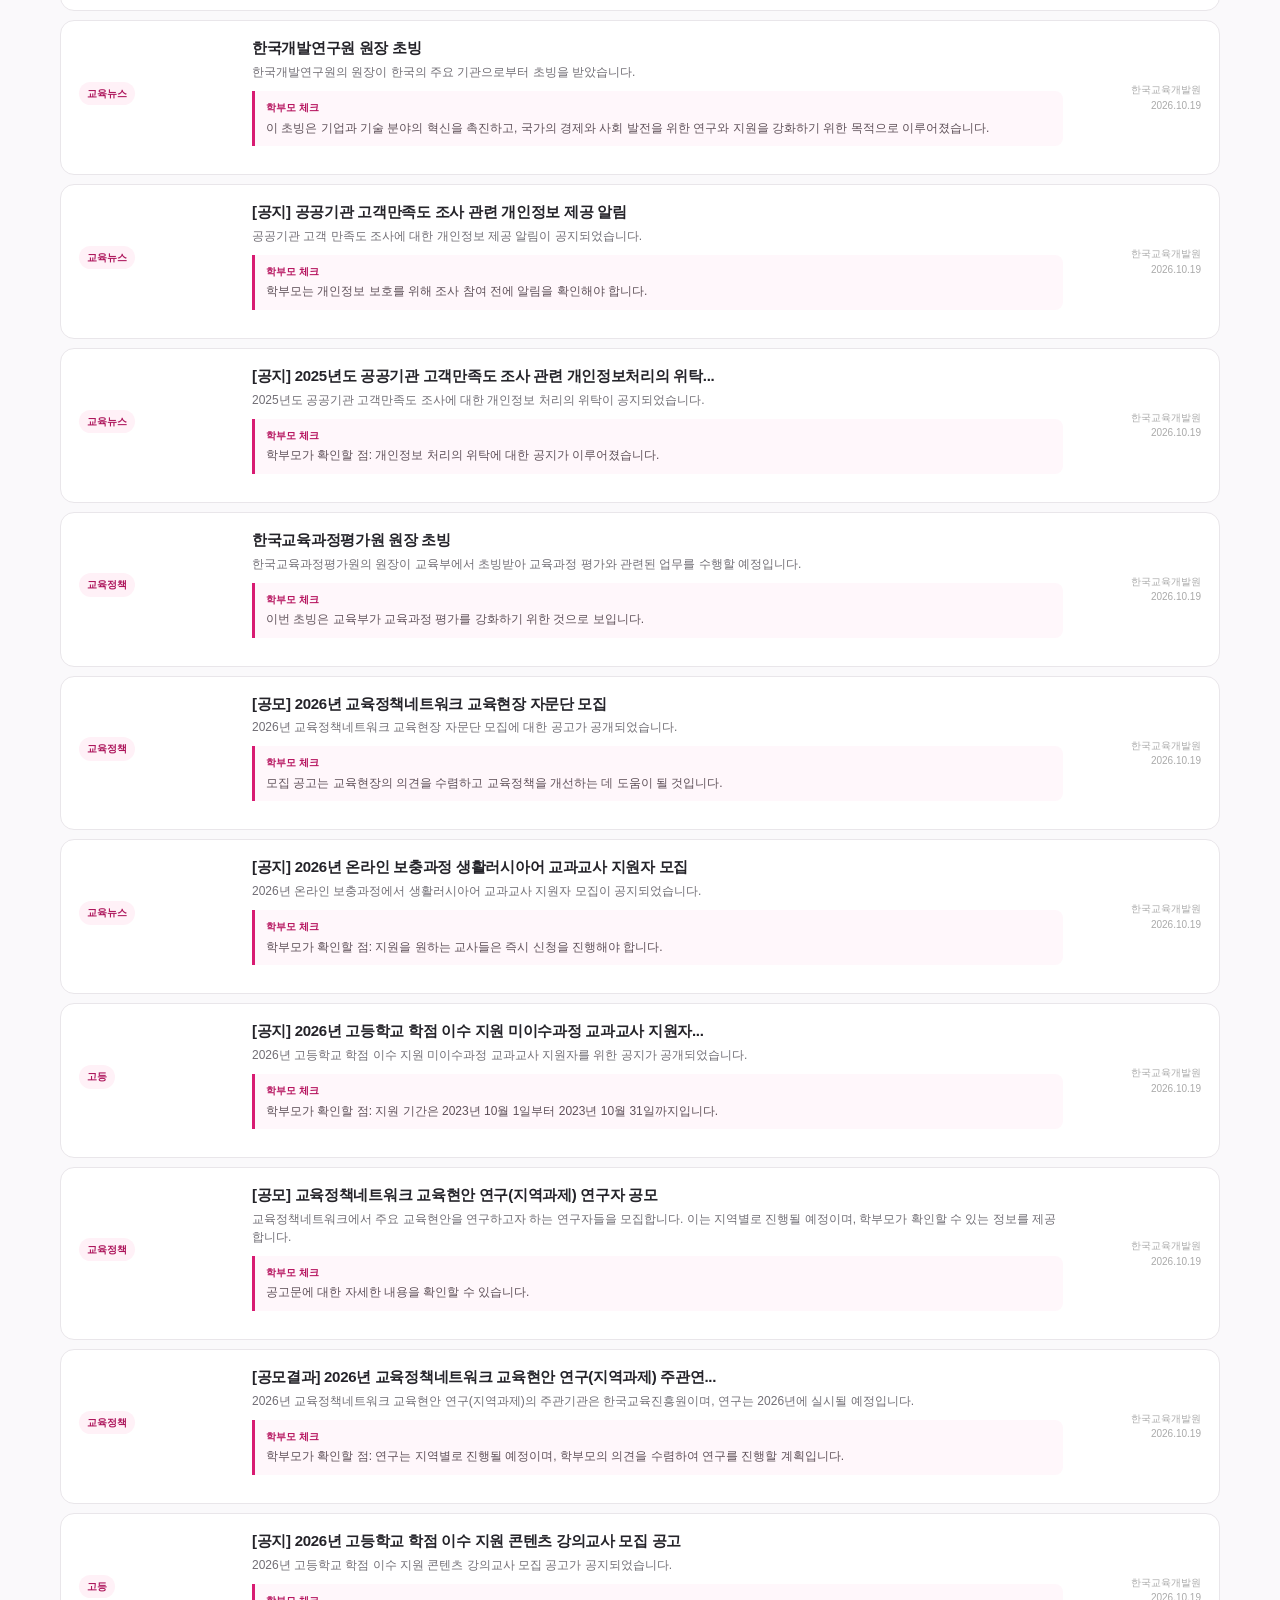
==== commit 5d9711ed: "Update index.html" ====
(no text change in the page or its own stylesheets)
